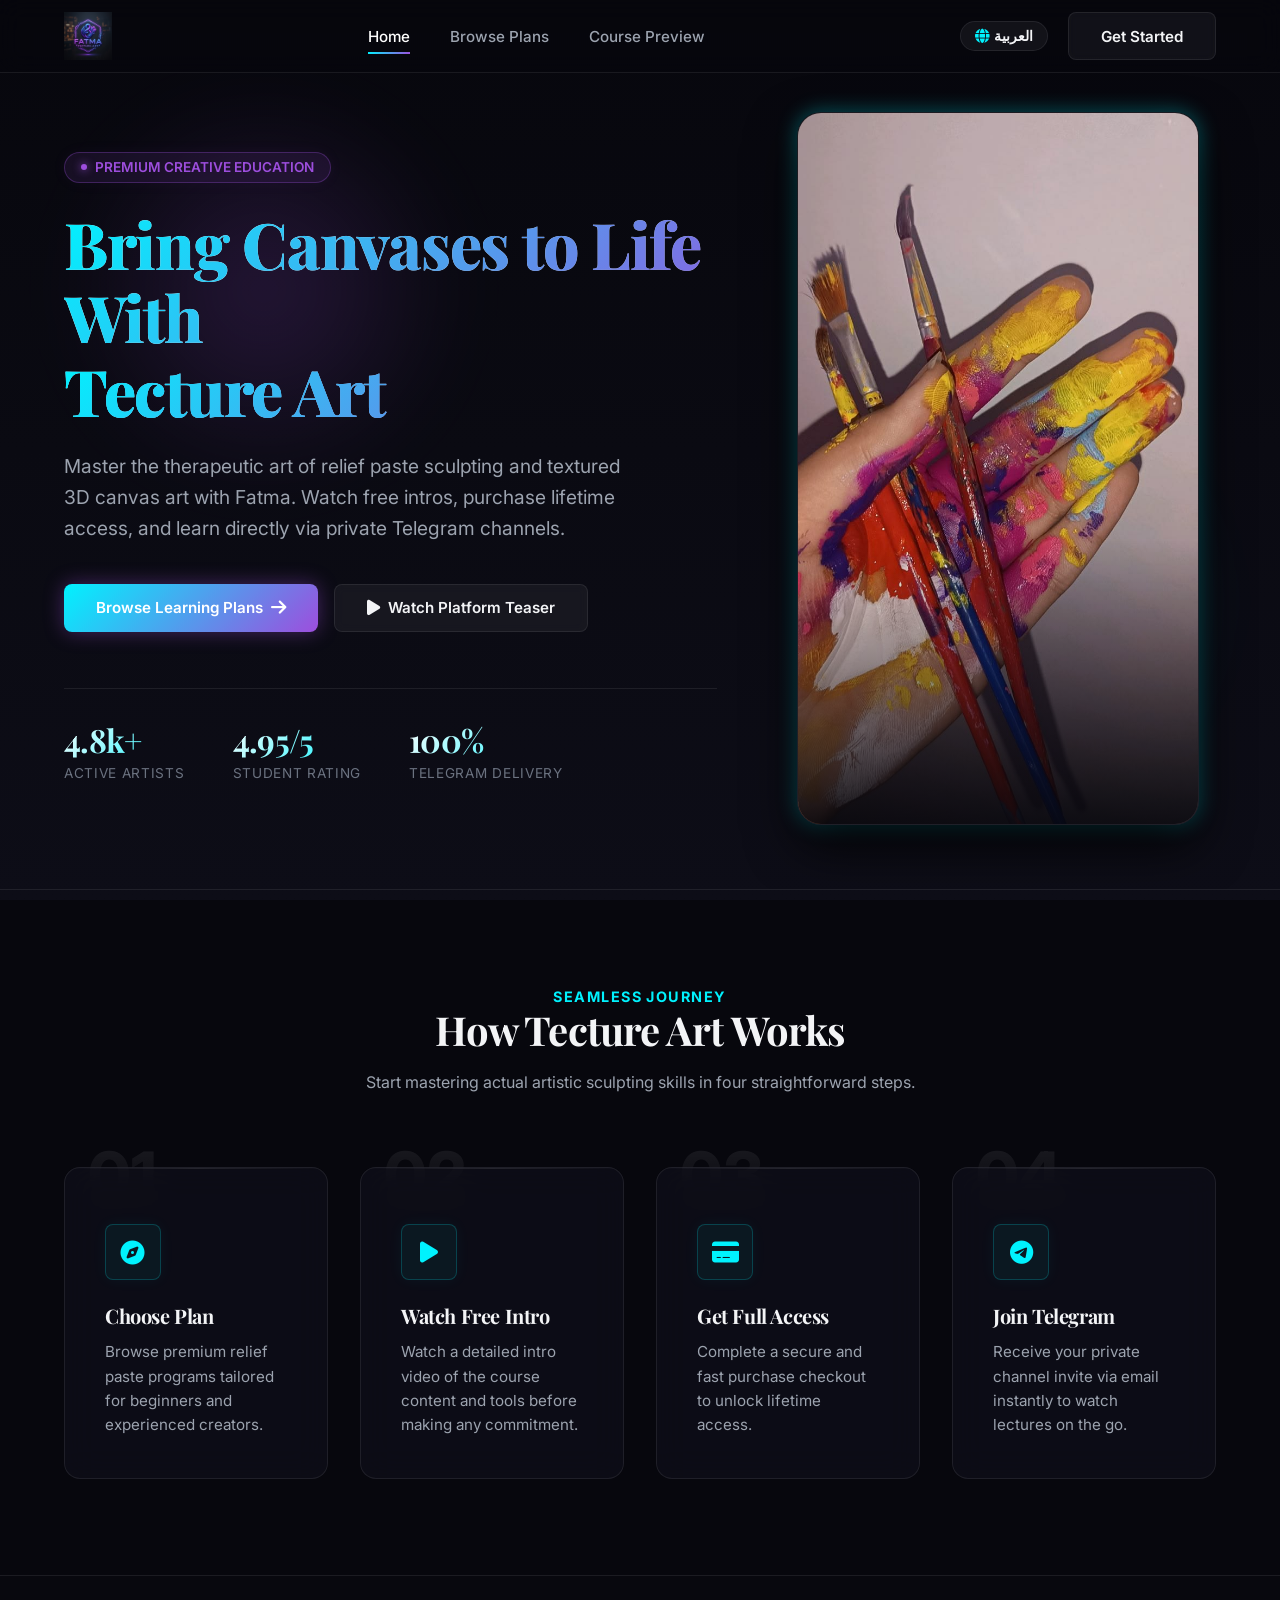
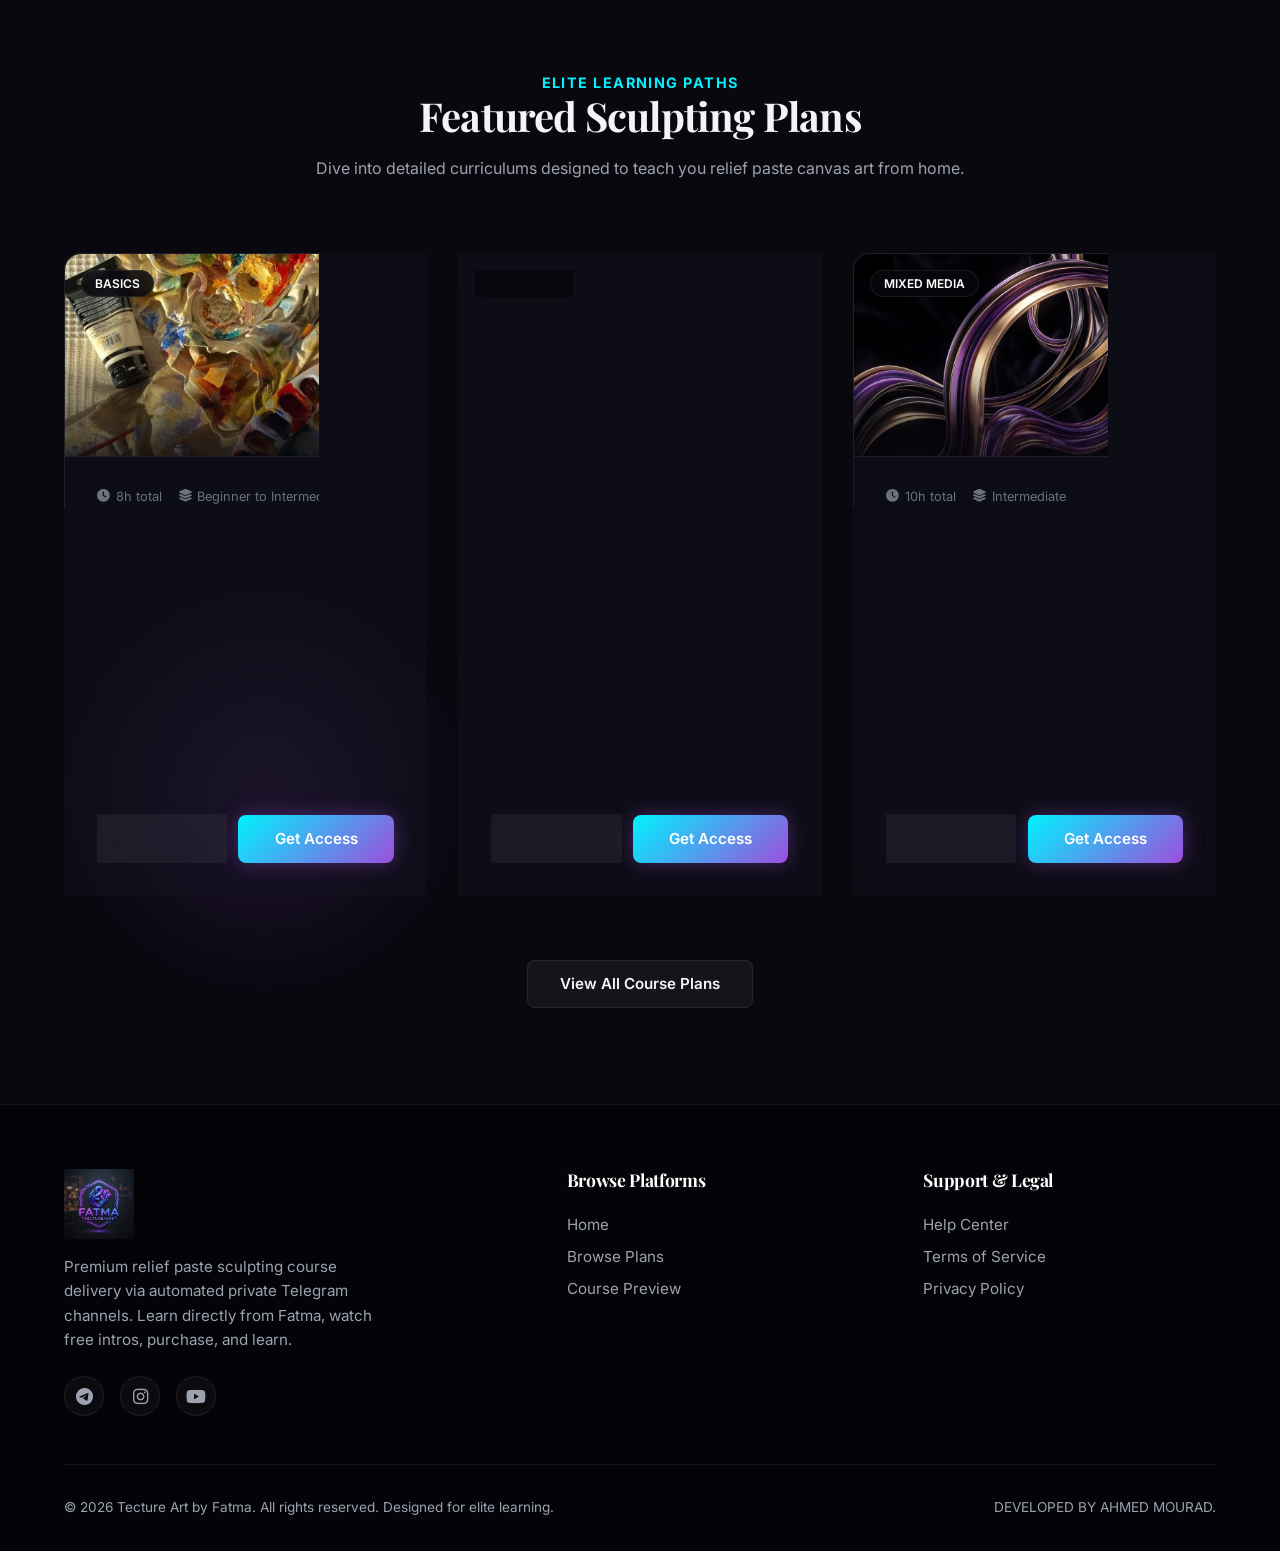
==== antigravity/index.html @ 50ff3df1 "Add files via upload" ====
<!DOCTYPE html>
<html lang="en" dir="ltr">

<head>
  <meta charset="UTF-8">
  <meta name="viewport" content="width=device-width, initial-scale=1.0">
  <title>Tecture Art by Fatma — Relief Paste Sculpting & Textured Art Platform</title>
  <meta name="description"
    content="Tecture Art is a premium online course platform by Fatma. Learn the fine art of relief paste sculpting, palette knife techniques, and 3D textured canvas creation.">

  <!-- Font Awesome Icons -->
  <link rel="stylesheet" href="https://cdnjs.cloudflare.com/ajax/libs/font-awesome/6.4.0/css/all.min.css">
  <!-- Shared CSS Stylesheet -->
  <link rel="stylesheet" href="css/style.css">
</head>

<body>

  <!-- ==========================================
       HEADER & NAVIGATION
       ========================================== -->
  <header class="header">
    <div class="container nav-container">
      <a href="index.html" class="logo" id="main-logo">
        <img src="assets/logo.png" alt="Tecture Art Logo" class="logo-img">
      </a>

      <!-- Navigation Menu -->
      <nav class="nav-menu" id="nav-links-wrapper">
        <ul style="display: contents; list-style: none;">
          <li>
            <a href="index.html" class="nav-link">
              <span class="lang-en">Home</span>
              <span class="lang-ar">الرئيسية</span>
            </a>
          </li>
          <li>
            <a href="plans.html" class="nav-link">
              <span class="lang-en">Browse Plans</span>
              <span class="lang-ar">تصفح الخطط</span>
            </a>
          </li>
          <li>
            <a href="course.html" class="nav-link">
              <span class="lang-en">Course Preview</span>
              <span class="lang-ar">معاينة الدورة</span>
            </a>
          </li>
        </ul>
      </nav>

      <!-- Language Toggle & CTA Actions -->
      <div class="nav-actions">
        <button class="lang-toggle" aria-label="Toggle language">
          <i class="fa-solid fa-globe lang-toggle-icon"></i>
          <span class="lang-en">العربية</span>
          <span class="lang-ar">English</span>
        </button>

        <a href="plans.html" class="btn btn-secondary lang-en">Get Started</a>
        <a href="plans.html" class="btn btn-secondary lang-ar">ابدأ الآن</a>

        <!-- Hamburger Icon for Mobile -->
        <button class="hamburger" aria-label="Toggle menu">
          <span></span>
          <span></span>
          <span></span>
        </button>
      </div>
    </div>
  </header>

  <!-- ==========================================
       HERO SECTION
       ========================================== -->
  <section class="hero">
    <div class="bg-glow-purple" style="top: 10%; left: 5%;"></div>
    <div class="bg-glow-blue" style="bottom: 10%; right: 5%;"></div>

    <div class="container hero-grid">
      <div class="hero-content fade-up visible">
        <div class="badge">
          <span class="badge-dot"></span>
          <span class="lang-en">PREMIUM CREATIVE EDUCATION</span>
          <span class="lang-ar">تعليم إبداعي فاخر</span>
        </div>

        <h1 class="hero-title">
          <span class="lang-en">Bring Canvases to Life With <span>Tecture Art</span></span>
          <span class="lang-ar">احيي لوحاتك الفنية مع <span>تكتشر آرت</span></span>
        </h1>

        <p class="hero-desc">
          <span class="lang-en">Master the therapeutic art of relief paste sculpting and textured 3D canvas art with
            Fatma. Watch free intros, purchase lifetime access, and learn directly via private Telegram channels.</span>
          <span class="lang-ar">احترفي فن التشكيل بالمعجون البارز واللوحات ثلاثية الأبعاد مع الفنانة فاطمة حافظ. شاهدي
            مقدمة الكورس مجاناً، واحصلي على وصول مدى الحياة، وابدأي التعلم مباشرة عبر قنوات تليجرام خاصة ومغلقة.</span>
        </p>

        <div class="hero-btns">
          <a href="plans.html" class="btn btn-primary">
            <span class="lang-en">Browse Learning Plans</span>
            <span class="lang-ar">تصفح خطط التعلم</span>
            <i class="fa-solid fa-arrow-right btn-icon"></i>
          </a>
          <button class="btn btn-secondary open-teaser"
            data-video-url="https://www.youtube.com/embed/dQw4w9WgXcQ?autoplay=1">
            <i class="fa-solid fa-play btn-icon"></i>
            <span class="lang-en">Watch Platform Teaser</span>
            <span class="lang-ar">شاهد العرض الترويجي</span>
          </button>
        </div>

        <div class="hero-stats">
          <div class="stat-item">
            <h3>4.8k+</h3>
            <p>
              <span class="lang-en">Active Artists</span>
              <span class="lang-ar">فنان نشط</span>
            </p>
          </div>
          <div class="stat-item">
            <h3>4.95/5</h3>
            <p>
              <span class="lang-en">Student Rating</span>
              <span class="lang-ar">تقييم الطلاب</span>
            </p>
          </div>
          <div class="stat-item">
            <h3>100%</h3>
            <p>
              <span class="lang-en">Telegram Delivery</span>
              <span class="lang-ar">تسليم عبر تليجرام</span>
            </p>
          </div>
        </div>
      </div>

      <div class="hero-visual fade-up visible">
        <div class="visual-sphere"></div>
        <div class="visual-image-wrapper">
          <img src="assets/hands.jfif" alt="Relief Paste Sculpting Hands" width="400" height="400">
        </div>
      </div>
    </div>
  </section>

  <!-- ==========================================
       HOW IT WORKS SECTION
       ========================================== -->
  <section class="section" style="border-top: 1px solid var(--border-muted);">
    <div class="container">
      <div class="section-header text-center fade-up">
        <span class="section-subtitle">
          <span class="lang-en">Seamless Journey</span>
          <span class="lang-ar">رحلة تعليمية مرنة</span>
        </span>
        <h2 class="section-title">
          <span class="lang-en">How Tecture Art Works</span>
          <span class="lang-ar">كيف تعمل منصة تكتشر آرت</span>
        </h2>
        <p>
          <span class="lang-en">Start mastering actual artistic sculpting skills in four straightforward steps.</span>
          <span class="lang-ar">ابدئي بإتقان مهارات التشكيل الفني البارز في أربع خطوات بسيطة وسريعة.</span>
        </p>
      </div>

      <div class="how-grid">
        <!-- Step 1 -->
        <div class="how-card fade-up">
          <div class="step-num">01</div>
          <div class="glass-card">
            <div class="how-icon-box">
              <i class="fa-solid fa-compass"></i>
            </div>
            <h3>
              <span class="lang-en">Choose Plan</span>
              <span class="lang-ar">اختر خطتك</span>
            </h3>
            <p>
              <span class="lang-en">Browse premium relief paste programs tailored for beginners and experienced
                creators.</span>
              <span class="lang-ar">تصفحي برامجنا التعليمية المميزة المعدّة خصيصاً لتعلم فن التشكيل البارز.</span>
            </p>
          </div>
        </div>

        <!-- Step 2 -->
        <div class="how-card fade-up">
          <div class="step-num">02</div>
          <div class="glass-card">
            <div class="how-icon-box">
              <i class="fa-solid fa-play"></i>
            </div>
            <h3>
              <span class="lang-en">Watch Free Intro</span>
              <span class="lang-ar">شاهد مقدمة مجانية</span>
            </h3>
            <p>
              <span class="lang-en">Watch a detailed intro video of the course content and tools before making any
                commitment.</span>
              <span class="lang-ar">شاهدي فيديو تعريفي تفصيلي لمحتوى الدورة التدريبية والأدوات قبل الشراء.</span>
            </p>
          </div>
        </div>

        <!-- Step 3 -->
        <div class="how-card fade-up">
          <div class="step-num">03</div>
          <div class="glass-card">
            <div class="how-icon-box">
              <i class="fa-solid fa-credit-card"></i>
            </div>
            <h3>
              <span class="lang-en">Get Full Access</span>
              <span class="lang-ar">امتلك الوصول الكامل</span>
            </h3>
            <p>
              <span class="lang-en">Complete a secure and fast purchase checkout to unlock lifetime access.</span>
              <span class="lang-ar">أكملي عملية شراء آمنة وسريعة لامتلاك الدورة التدريبية مدى الحياة.</span>
            </p>
          </div>
        </div>

        <!-- Step 4 -->
        <div class="how-card fade-up">
          <div class="step-num">04</div>
          <div class="glass-card">
            <div class="how-icon-box">
              <i class="fa-brands fa-telegram"></i>
            </div>
            <h3>
              <span class="lang-en">Join Telegram</span>
              <span class="lang-ar">انضم إلى تليجرام</span>
            </h3>
            <p>
              <span class="lang-en">Receive your private channel invite via email instantly to watch lectures on the
                go.</span>
              <span class="lang-ar">احصلي على رابط دعوتك الخاص لقناة تليجرام عبر البريد الإلكتروني فوراً لمشاهدة
                الدروس.</span>
            </p>
          </div>
        </div>
      </div>
    </div>
  </section>

  <!-- ==========================================
       FEATURED PLANS SECTION
       ========================================== -->
  <section class="section" style="background: rgba(13, 13, 23, 0.2); border-top: 1px solid var(--border-muted);">
    <div class="bg-glow-purple" style="bottom: 10%; left: 5%;"></div>

    <div class="container">
      <div class="section-header text-center fade-up">
        <span class="section-subtitle">
          <span class="lang-en">Elite Learning Paths</span>
          <span class="lang-ar">مسارات تعلم النخبة</span>
        </span>
        <h2 class="section-title">
          <span class="lang-en">Featured Sculpting Plans</span>
          <span class="lang-ar">خطط التشكيل المتميزة</span>
        </h2>
        <p>
          <span class="lang-en">Dive into detailed curriculums designed to teach you relief paste canvas art from
            home.</span>
          <span class="lang-ar">انغمسي في مناهج دراسية تفصيلية مصممة خصيصاً لتعليمك أسرار لوحات المعجون البارز.</span>
        </p>
      </div>

      <div class="courses-grid">
        <!-- Course 1 -->
        <article class="course-card fade-up">
          <div class="glass-card">
            <div class="course-image">
              <span class="course-badge">Basics</span>
              <img src="assets/course-relief.jfif" alt="Relief Paste Sculpting Masterclass">
            </div>
            <div class="course-content">
              <div class="course-meta">
                <span><i class="fa-solid fa-clock"></i> 8h total</span>
                <span><i class="fa-solid fa-layer-group"></i> Beginner to Intermediate</span>
              </div>
              <h3 class="course-title">
                <span class="lang-en">Relief Paste Sculpting Masterclass</span>
                <span class="lang-ar">احتراف التشكيل بالمعجون البارز</span>
              </h3>
              <p class="course-desc">
                <span class="lang-en">Learn paste formulation recipes, master palette knife strokes, sculpt floral
                  designs, and create premium textured canvas artwork.</span>
                <span class="lang-ar">تعلمي تركيب المعجون، وإتقان ضربات سكاكين الرسم، وتشكيل الورود والبتلات المجسمة،
                  وصنع لوحات بارزة فاخرة.</span>
              </p>
              <div class="course-pricing">
                <div>
                  <div class="price-label">
                    <span class="lang-en">Price</span>
                    <span class="lang-ar">السعر</span>
                  </div>
                  <div class="price-value">$79<span>.00</span></div>
                </div>
              </div>
            </div>
            <div class="course-actions">
              <button class="btn btn-secondary open-teaser"
                data-video-url="https://www.youtube.com/embed/dQw4w9WgXcQ?autoplay=1">
                <span class="lang-en">Intro</span>
                <span class="lang-ar">مقدمة</span>
              </button>
              <a href="course.html" class="btn btn-primary">
                <span class="lang-en">Get Access</span>
                <span class="lang-ar">شراء الدورة</span>
              </a>
            </div>
          </div>
        </article>

        <!-- Course 2 -->
        <article class="course-card fade-up">
          <div class="glass-card">
            <div class="course-image">
              <span class="course-badge">Advanced</span>
              <img src="assets/course-uiux.png" alt="3D Textured Canvas Techniques">
            </div>
            <div class="course-content">
              <div class="course-meta">
                <span><i class="fa-solid fa-clock"></i> 12h total</span>
                <span><i class="fa-solid fa-layer-group"></i> Advanced</span>
              </div>
              <h3 class="course-title">
                <span class="lang-en">3D Textured Canvas Techniques</span>
                <span class="lang-ar">تقنيات اللوحات ثلاثية الأبعاد البارزة</span>
              </h3>
              <p class="course-desc">
                <span class="lang-en">Master plaster texture designs, structural heavy gels, abstract geometric
                  sculpting, and curing techniques for large canvases.</span>
                <span class="lang-ar">احترفي استخدام الجبس الفني، الجيل الهيكلي الثقيل، التشكيل الهندسي المجرد، وطرق
                  الحفاظ على اللوحات الكبيرة من التشقق.</span>
              </p>
              <div class="course-pricing">
                <div>
                  <div class="price-label">
                    <span class="lang-en">Price</span>
                    <span class="lang-ar">السعر</span>
                  </div>
                  <div class="price-value">$99<span>.00</span></div>
                </div>
              </div>
            </div>
            <div class="course-actions">
              <button class="btn btn-secondary open-teaser"
                data-video-url="https://www.youtube.com/embed/dQw4w9WgXcQ?autoplay=1">
                <span class="lang-en">Intro</span>
                <span class="lang-ar">مقدمة</span>
              </button>
              <a href="plans.html" class="btn btn-primary">
                <span class="lang-en">Get Access</span>
                <span class="lang-ar">شراء الدورة</span>
              </a>
            </div>
          </div>
        </article>

        <!-- Course 3 -->
        <article class="course-card fade-up">
          <div class="glass-card">
            <div class="course-image">
              <span class="course-badge">Mixed Media</span>
              <img src="assets/course-branding.png" alt="Acrylic & Textured Art Fusion">
            </div>
            <div class="course-content">
              <div class="course-meta">
                <span><i class="fa-solid fa-clock"></i> 10h total</span>
                <span><i class="fa-solid fa-layer-group"></i> Intermediate</span>
              </div>
              <h3 class="course-title">
                <span class="lang-en">Acrylic & Textured Art Fusion</span>
                <span class="lang-ar">دمج الأكريليك والفن البارز</span>
              </h3>
              <p class="course-desc">
                <span class="lang-en">Combine acrylic paints with texture mediums. Learn blending methods, color
                  shading, highlighting relief details, and sealing layers.</span>
                <span class="lang-ar">ادمجي ألوان الأكريليك مع وسائط التشكيل. تعلمي تقنيات الدمج، وتظليل الألوان، وإبراز
                  التفاصيل البارزة، وحماية طبقات اللوحة.</span>
              </p>
              <div class="course-pricing">
                <div>
                  <div class="price-label">
                    <span class="lang-en">Price</span>
                    <span class="lang-ar">السعر</span>
                  </div>
                  <div class="price-value">$89<span>.00</span></div>
                </div>
              </div>
            </div>
            <div class="course-actions">
              <button class="btn btn-secondary open-teaser"
                data-video-url="https://www.youtube.com/embed/dQw4w9WgXcQ?autoplay=1">
                <span class="lang-en">Intro</span>
                <span class="lang-ar">مقدمة</span>
              </button>
              <a href="plans.html" class="btn btn-primary">
                <span class="lang-en">Get Access</span>
                <span class="lang-ar">شراء الدورة</span>
              </a>
            </div>
          </div>
        </article>
      </div>

      <div class="text-center" style="margin-top: 4rem;">
        <a href="plans.html" class="btn btn-secondary fade-up">
          <span class="lang-en">View All Course Plans</span>
          <span class="lang-ar">عرض جميع الخطط الدراسية</span>
        </a>
      </div>
    </div>
  </section>

  <!-- ==========================================
       VIDEO TEASER MODAL POPUP (HTML TEMPLATE)
       ========================================== -->
  <div class="modal" id="video-teaser-modal">
    <div class="modal-overlay"></div>
    <div class="modal-container">
      <div class="modal-header">
        <h3 class="modal-title">
          <span class="lang-en">Course Preview Trailer</span>
          <span class="lang-ar">العرض التعريفي للدورة</span>
        </h3>
        <button class="modal-close" aria-label="Close modal"><i class="fa-solid fa-xmark"></i></button>
      </div>
      <div class="modal-body">
        <!-- Iframe will load src when open button is clicked -->
        <iframe src="./assets/texture.mp4" allow="autoplay; encrypted-media" allowfullscreen></iframe>
      </div>
    </div>
  </div>

  <!-- ==========================================
       FOOTER
       ========================================== -->
  <footer class="footer">
    <div class="container">
      <div class="footer-grid">
        <div class="footer-info">
          <a href="index.html" class="logo" style="margin-bottom: 1rem;">
            <img src="assets/logo.png" alt="Tecture Art Logo" class="footer-logo-img">
          </a>
          <p>
            <span class="lang-en">Premium relief paste sculpting course delivery via automated private Telegram
              channels. Learn directly from Fatma, watch free intros, purchase, and learn.</span>
            <span class="lang-ar">كورسات احترافية لتعليم فن التشكيل بالمعجون البارز عبر قنوات تليجرام الخاصة. تعلمي
              مباشرة من فاطمة، شاهدي المقدمات مجاناً، وابدأي تطبيق لوحاتك.</span>
          </p>
          <div class="social-links">
            <a href="https://t.me/" class="social-link" aria-label="Telegram" target="_blank"><i
                class="fa-brands fa-telegram"></i></a>
            <a href="https://instagram.com/" class="social-link" aria-label="Instagram" target="_blank"><i
                class="fa-brands fa-instagram"></i></a>
            <a href="https://youtube.com/" class="social-link" aria-label="YouTube" target="_blank"><i
                class="fa-brands fa-youtube"></i></a>
          </div>
        </div>

        <div>
          <h3 class="footer-title">
            <span class="lang-en">Browse Platforms</span>
            <span class="lang-ar">تصفح المنصة</span>
          </h3>
          <ul class="footer-links">
            <li>
              <a href="index.html">
                <span class="lang-en">Home</span>
                <span class="lang-ar">الرئيسية</span>
              </a>
            </li>
            <li>
              <a href="plans.html">
                <span class="lang-en">Browse Plans</span>
                <span class="lang-ar">تصفح الخطط</span>
              </a>
            </li>
            <li>
              <a href="course.html">
                <span class="lang-en">Course Preview</span>
                <span class="lang-ar">معاينة الدورة</span>
              </a>
            </li>
          </ul>
        </div>

        <div>
          <h3 class="footer-title">
            <span class="lang-en">Support & Legal</span>
            <span class="lang-ar">الدعم والمساعدة</span>
          </h3>
          <ul class="footer-links">
            <li>
              <a href="#">
                <span class="lang-en">Help Center</span>
                <span class="lang-ar">مركز المساعدة</span>
              </a>
            </li>
            <li>
              <a href="#">
                <span class="lang-en">Terms of Service</span>
                <span class="lang-ar">شروط الخدمة</span>
              </a>
            </li>
            <li>
              <a href="#">
                <span class="lang-en">Privacy Policy</span>
                <span class="lang-ar">سياسة الخصوصية</span>
              </a>
            </li>
          </ul>
        </div>
      </div>

      <div class="footer-bottom">
        <p>
          <span class="lang-en">&copy; 2026 Tecture Art by Fatma. All rights reserved. Designed for elite
            learning.</span>
          <span class="lang-ar">&copy; 2026 تكتشر آرت بواسطة فاطمة. جميع الحقوق محفوظة. صُمم لتعليم النخبة.</span>
        </p>
        <p>
          <span class="lang-en">DEVELOPED BY AHMED MOURAD.</span>
          <span class="lang-ar">تم التطوير بواسطة احمد مراد .</span>
        </p>
      </div>
    </div>
  </footer>

  <!-- Main JavaScript File -->
  <script src="js/main.js"></script>
</body>

</html>
---- antigravity/css/style.css ----
@import url('https://fonts.googleapis.com/css2?family=Cairo:wght@300;400;600;700&family=Inter:wght@300;400;500;600;700&family=Playfair+Display:ital,wght@0,400..900;1,400..900&display=swap');

/* ==========================================
   DESIGN VARIABLES
   ========================================== */
:root {
  /* Fonts */
  --font-heading-en: 'Playfair Display', serif;
  --font-body-en: 'Inter', sans-serif;
  --font-heading-ar: 'Cairo', sans-serif;
  --font-body-ar: 'Cairo', sans-serif;
  
  /* Color Palette */
  --bg-primary: #07070d;
  --bg-secondary: #0d0d17;
  --bg-card: rgba(20, 20, 35, 0.45);
  --border-glow: rgba(139, 92, 246, 0.15);
  --border-muted: rgba(255, 255, 255, 0.08);
  
  --accent-blue: #00f2fe;
  --accent-purple: #9d4edd;
  --accent-purple-glow: rgba(157, 78, 221, 0.4);
  --accent-blue-glow: rgba(0, 242, 254, 0.4);
  
  --text-primary: #f3f4f6;
  --text-secondary: #9ca3af;
  --text-muted: #6b7280;
  
  /* Gradation & Glows */
  --gradient-primary: linear-gradient(135deg, var(--accent-blue) 0%, var(--accent-purple) 100%);
  --gradient-dark: linear-gradient(180deg, var(--bg-primary) 0%, var(--bg-secondary) 100%);
  --gradient-card: linear-gradient(135deg, rgba(255, 255, 255, 0.03) 0%, rgba(255, 255, 255, 0.01) 100%);
  
  /* UI Utilities */
  --shadow-neon: 0 0 20px var(--accent-purple-glow);
  --shadow-neon-blue: 0 0 20px var(--accent-blue-glow);
  --transition-smooth: all 0.3s cubic-bezier(0.4, 0, 0.2, 1);
  --transition-fast: all 0.15s ease;
  --border-radius-sm: 8px;
  --border-radius-md: 16px;
  --border-radius-lg: 24px;
}

/* ==========================================
   BASE & RESET STYLES
   ========================================== */
*, *::before, *::after {
  box-sizing: border-box;
  margin: 0;
  padding: 0;
}

html {
  scroll-behavior: smooth;
  font-size: 16px;
  background-color: var(--bg-primary);
  color: var(--text-primary);
  font-family: var(--font-body-en);
  -webkit-font-smoothing: antialiased;
}

body {
  min-height: 100vh;
  display: flex;
  flex-direction: column;
  background: var(--gradient-dark);
  background-attachment: fixed;
  overflow-x: hidden;
}

body.rtl {
  font-family: var(--font-body-ar);
}

/* Typography EN */
h1, h2, h3, h4, h5, h6 {
  font-family: var(--font-heading-en);
  font-weight: 700;
  letter-spacing: -0.02em;
  line-height: 1.2;
}

/* Typography RTL */
body.rtl h1, body.rtl h2, body.rtl h3, body.rtl h4, body.rtl h5, body.rtl h6 {
  font-family: var(--font-heading-ar);
  letter-spacing: normal;
}

p {
  line-height: 1.6;
  color: var(--text-secondary);
}

a {
  text-decoration: none;
  color: inherit;
  transition: var(--transition-fast);
}

img {
  max-width: 100%;
  height: auto;
  display: block;
}

button {
  background: none;
  border: none;
  cursor: pointer;
  font-family: inherit;
  color: inherit;
}

/* Language Swapping Rules */
body.rtl .lang-en {
  display: none !important;
}
body:not(.rtl) .lang-ar {
  display: none !important;
}

/* Scrollbar styling */
::-webkit-scrollbar {
  width: 8px;
}
::-webkit-scrollbar-track {
  background: var(--bg-primary);
}
::-webkit-scrollbar-thumb {
  background: rgba(157, 78, 221, 0.3);
  border-radius: 4px;
}
::-webkit-scrollbar-thumb:hover {
  background: var(--accent-purple);
}

/* ==========================================
   LAYOUT CONTAINERS & UTILITIES
   ========================================== */
.container {
  width: 100%;
  max-width: 1200px;
  margin: 0 auto;
  padding: 0 1.5rem;
}

.section {
  padding: 6rem 0;
  position: relative;
}

.text-center {
  text-align: center;
}

/* Glow Background Effects */
.bg-glow-purple {
  position: absolute;
  width: 400px;
  height: 400px;
  background: radial-gradient(circle, var(--accent-purple-glow) 0%, transparent 70%);
  filter: blur(40px);
  z-index: 0;
  pointer-events: none;
  opacity: 0.5;
}

.bg-glow-blue {
  position: absolute;
  width: 400px;
  height: 400px;
  background: radial-gradient(circle, var(--accent-blue-glow) 0%, transparent 70%);
  filter: blur(40px);
  z-index: 0;
  pointer-events: none;
  opacity: 0.5;
}

/* ==========================================
   BUTTONS & LINKS
   ========================================== */
.btn {
  display: inline-flex;
  align-items: center;
  justify-content: center;
  padding: 0.85rem 2rem;
  font-size: 0.95rem;
  font-weight: 600;
  border-radius: var(--border-radius-sm);
  transition: var(--transition-smooth);
  gap: 0.5rem;
  position: relative;
  overflow: hidden;
}

.btn-primary {
  background: var(--gradient-primary);
  color: #fff;
  box-shadow: var(--shadow-neon);
}

.btn-primary:hover {
  transform: translateY(-2px);
  box-shadow: 0 0 30px var(--accent-purple), 0 0 10px var(--accent-blue);
  filter: brightness(1.1);
}

.btn-secondary {
  background: rgba(255, 255, 255, 0.05);
  border: 1px solid var(--border-muted);
  color: var(--text-primary);
  backdrop-filter: blur(5px);
}

.btn-secondary:hover {
  background: rgba(255, 255, 255, 0.1);
  border-color: var(--accent-blue);
  color: #fff;
  transform: translateY(-2px);
  box-shadow: var(--shadow-neon-blue);
}

.btn-icon {
  font-size: 1.1rem;
}

.btn-full {
  width: 100%;
}

/* Glassmorphism utility card */
.glass-card {
  background: var(--bg-card);
  backdrop-filter: blur(16px);
  -webkit-backdrop-filter: blur(16px);
  border: 1px solid var(--border-muted);
  border-radius: var(--border-radius-md);
  padding: 2.5rem;
  transition: var(--transition-smooth);
  position: relative;
  overflow: hidden;
}

.glass-card::before {
  content: '';
  position: absolute;
  top: 0;
  left: 0;
  right: 0;
  height: 1px;
  background: linear-gradient(90deg, transparent, rgba(255,255,255,0.1), transparent);
  pointer-events: none;
}

.glass-card:hover {
  border-color: rgba(157, 78, 221, 0.4);
  transform: translateY(-5px);
  box-shadow: 0 10px 30px -10px rgba(0, 0, 0, 0.7), 0 0 15px rgba(157, 78, 221, 0.1);
}

/* ==========================================
   NAVIGATION HEADER
   ========================================== */
.header {
  position: fixed;
  top: 0;
  left: 0;
  width: 100%;
  z-index: 100;
  background: rgba(7, 7, 13, 0.7);
  backdrop-filter: blur(12px);
  -webkit-backdrop-filter: blur(12px);
  border-bottom: 1px solid var(--border-muted);
  transition: var(--transition-smooth);
}

.header-scrolled {
  padding: 0.5rem 0;
  background: rgba(7, 7, 13, 0.95);
  box-shadow: 0 4px 30px rgba(0, 0, 0, 0.5);
}

.nav-container {
  display: flex;
  align-items: center;
  justify-content: space-between;
  height: 4.5rem;
}

.logo {
  font-family: var(--font-heading-en);
  font-weight: 800;
  font-size: 1.5rem;
  display: flex;
  align-items: center;
  gap: 0.5rem;
  color: #fff;
  letter-spacing: -0.03em;
}

body.rtl .logo {
  font-family: var(--font-heading-ar);
}

.logo span {
  background: var(--gradient-primary);
  -webkit-background-clip: text;
  -webkit-text-fill-color: transparent;
}

.logo-dot {
  width: 8px;
  height: 8px;
  background: var(--accent-blue);
  border-radius: 50%;
  display: inline-block;
  box-shadow: var(--shadow-neon-blue);
}

.logo-img {
  max-height: 48px;
  width: auto;
  display: block;
  transition: var(--transition-smooth);
}

.logo:hover .logo-img {
  transform: scale(1.05);
  filter: drop-shadow(0 0 8px var(--accent-purple-glow));
}

.footer-logo-img {
  max-height: 70px;
  width: auto;
  display: block;
  transition: var(--transition-smooth);
}

.footer-logo-img:hover {
  transform: scale(1.03);
  filter: drop-shadow(0 0 10px var(--accent-purple-glow));
}

.nav-menu {
  display: flex;
  list-style: none;
  gap: 2.5rem;
  align-items: center;
}

.nav-link {
  font-size: 0.95rem;
  font-weight: 500;
  color: var(--text-secondary);
  position: relative;
  padding: 0.5rem 0;
}

.nav-link:hover, .nav-link.active {
  color: #fff;
}

.nav-link::after {
  content: '';
  position: absolute;
  bottom: 0;
  left: 0;
  width: 0;
  height: 2px;
  background: var(--gradient-primary);
  transition: var(--transition-smooth);
}

body.rtl .nav-link::after {
  left: auto;
  right: 0;
}

.nav-link:hover::after, .nav-link.active::after {
  width: 100%;
}

.nav-actions {
  display: flex;
  align-items: center;
  gap: 1.25rem;
}

/* Language Switcher */
.lang-toggle {
  background: rgba(255, 255, 255, 0.05);
  border: 1px solid var(--border-muted);
  border-radius: 20px;
  padding: 0.35rem 0.85rem;
  font-size: 0.85rem;
  font-weight: 600;
  display: flex;
  align-items: center;
  gap: 0.35rem;
  transition: var(--transition-smooth);
}

.lang-toggle:hover {
  background: rgba(255, 255, 255, 0.1);
  border-color: var(--accent-purple);
}

.lang-toggle-icon {
  font-size: 0.9rem;
  color: var(--accent-blue);
}

/* Hamburger menu button */
.hamburger {
  display: none;
  flex-direction: column;
  justify-content: space-between;
  width: 24px;
  height: 18px;
  z-index: 101;
}

.hamburger span {
  display: block;
  height: 2px;
  width: 100%;
  background-color: var(--text-primary);
  border-radius: 2px;
  transition: var(--transition-smooth);
}

/* ==========================================
   HERO SECTION
   ========================================== */
.hero {
  min-height: 90vh;
  display: flex;
  align-items: center;
  position: relative;
  overflow: hidden;
  padding-top: 7rem;
  padding-bottom: 4rem;
}

.hero-grid {
  display: grid;
  grid-template-columns: 1.2fr 0.8fr;
  gap: 4rem;
  align-items: center;
}

.hero-content {
  position: relative;
  z-index: 2;
}

.badge {
  display: inline-flex;
  align-items: center;
  gap: 0.5rem;
  background: rgba(157, 78, 221, 0.1);
  border: 1px solid rgba(157, 78, 221, 0.3);
  padding: 0.4rem 1rem;
  border-radius: 30px;
  font-size: 0.85rem;
  font-weight: 600;
  color: var(--accent-purple);
  margin-bottom: 1.5rem;
  box-shadow: 0 0 15px rgba(157, 78, 221, 0.05);
}

.badge-dot {
  width: 6px;
  height: 6px;
  background: var(--accent-purple);
  border-radius: 50%;
  box-shadow: 0 0 8px var(--accent-purple);
}

.hero-title {
  font-size: 4rem;
  font-weight: 800;
  line-height: 1.15;
  margin-bottom: 1.5rem;
  background: linear-gradient(135deg, #fff 30%, var(--text-secondary) 100%);
  -webkit-background-clip: text;
  -webkit-text-fill-color: transparent;
}

.hero-title span {
  background: var(--gradient-primary);
  -webkit-background-clip: text;
  -webkit-text-fill-color: transparent;
  display: block;
}

.hero-desc {
  font-size: 1.2rem;
  margin-bottom: 2.5rem;
  max-width: 580px;
}

.hero-btns {
  display: flex;
  gap: 1rem;
}

.hero-visual {
  position: relative;
  display: flex;
  justify-content: center;
  align-items: center;
  z-index: 1;
}

.visual-sphere {
  width: 320px;
  height: 320px;
  background: radial-gradient(circle, var(--accent-purple) 0%, transparent 65%);
  border-radius: 50%;
  filter: blur(30px);
  position: absolute;
  animation: float-sphere 8s infinite alternate ease-in-out;
  opacity: 0.4;
}

.visual-image-wrapper {
  position: relative;
  border-radius: var(--border-radius-lg);
  overflow: hidden;
  border: 1px solid var(--border-muted);
  box-shadow: 0 20px 50px rgba(0,0,0,0.8), var(--shadow-neon-blue);
  animation: float-card 6s infinite ease-in-out;
}

.visual-image-wrapper::before {
  content: '';
  position: absolute;
  inset: 0;
  background: linear-gradient(to bottom, transparent 60%, rgba(7,7,13,0.9));
  z-index: 1;
}

.hero-stats {
  display: flex;
  gap: 3rem;
  margin-top: 3.5rem;
  border-top: 1px solid var(--border-muted);
  padding-top: 2rem;
}

.stat-item h3 {
  font-size: 2rem;
  color: #fff;
  margin-bottom: 0.25rem;
  background: linear-gradient(135deg, #fff, var(--accent-blue));
  -webkit-background-clip: text;
  -webkit-text-fill-color: transparent;
}

.stat-item p {
  font-size: 0.85rem;
  text-transform: uppercase;
  letter-spacing: 0.05em;
  color: var(--text-muted);
}

/* ==========================================
   HOW IT WORKS SECTION
   ========================================== */
.section-header {
  max-width: 650px;
  margin: 0 auto 4.5rem auto;
}

.section-subtitle {
  font-size: 0.9rem;
  font-weight: 700;
  text-transform: uppercase;
  letter-spacing: 0.1em;
  color: var(--accent-blue);
  margin-bottom: 0.75rem;
}

.section-title {
  font-size: 2.5rem;
  margin-bottom: 1rem;
}

.how-grid {
  display: grid;
  grid-template-columns: repeat(4, 1fr);
  gap: 2rem;
}

.how-card {
  position: relative;
}

.step-num {
  position: absolute;
  top: -1.5rem;
  inset-inline-start: 1.5rem;
  font-size: 4rem;
  font-weight: 800;
  background: linear-gradient(180deg, rgba(255, 255, 255, 0.08) 0%, transparent 100%);
  -webkit-background-clip: text;
  -webkit-text-fill-color: transparent;
  line-height: 1;
  pointer-events: none;
}

.how-card .glass-card {
  height: 100%;
  padding-top: 3.5rem;
}

.how-icon-box {
  width: 3.5rem;
  height: 3.5rem;
  background: rgba(0, 242, 254, 0.05);
  border: 1px solid rgba(0, 242, 254, 0.2);
  border-radius: var(--border-radius-sm);
  display: flex;
  align-items: center;
  justify-content: center;
  font-size: 1.5rem;
  color: var(--accent-blue);
  margin-bottom: 1.5rem;
  box-shadow: 0 0 15px rgba(0, 242, 254, 0.05);
  transition: var(--transition-smooth);
}

.how-card:hover .how-icon-box {
  background: var(--gradient-primary);
  border-color: transparent;
  color: #fff;
  transform: scale(1.1) rotate(5deg);
  box-shadow: var(--shadow-neon-blue);
}

.how-card h3 {
  font-size: 1.25rem;
  margin-bottom: 0.75rem;
}

.how-card p {
  font-size: 0.95rem;
}

/* ==========================================
   FEATURED PLANS & GRID
   ========================================== */
.courses-grid {
  display: grid;
  grid-template-columns: repeat(3, 1fr);
  gap: 2rem;
}

.course-card {
  display: flex;
  flex-direction: column;
  height: 100%;
}

.course-card .glass-card {
  display: flex;
  flex-direction: column;
  height: 100%;
  padding: 0;
}

.course-image {
  position: relative;
  aspect-ratio: 16/9;
  overflow: hidden;
  border-radius: var(--border-radius-md) var(--border-radius-md) 0 0;
  border-bottom: 1px solid var(--border-muted);
}

.course-image img {
  width: 100%;
  height: 100%;
  object-fit: cover;
  transition: var(--transition-smooth);
}

.course-card:hover .course-image img {
  transform: scale(1.05);
}

.course-image::before {
  content: '';
  position: absolute;
  inset: 0;
  background: linear-gradient(to bottom, transparent 50%, rgba(7,7,13,0.8));
  z-index: 1;
}

.course-badge {
  position: absolute;
  top: 1rem;
  inset-inline-start: 1rem;
  z-index: 2;
  background: rgba(7, 7, 13, 0.85);
  backdrop-filter: blur(5px);
  border: 1px solid var(--border-muted);
  color: #fff;
  font-size: 0.75rem;
  font-weight: 600;
  padding: 0.3rem 0.8rem;
  border-radius: 20px;
  text-transform: uppercase;
}

.course-content {
  padding: 2rem;
  flex-grow: 1;
  display: flex;
  flex-direction: column;
}

.course-meta {
  display: flex;
  gap: 1rem;
  font-size: 0.8rem;
  color: var(--text-muted);
  margin-bottom: 1rem;
}

.course-meta span {
  display: flex;
  align-items: center;
  gap: 0.35rem;
}

.course-title {
  font-size: 1.4rem;
  margin-bottom: 0.75rem;
  line-height: 1.3;
}

.course-desc {
  font-size: 0.95rem;
  color: var(--text-secondary);
  margin-bottom: 1.5rem;
  flex-grow: 1;
}

.course-pricing {
  border-top: 1px solid var(--border-muted);
  padding-top: 1.5rem;
  margin-top: auto;
  display: flex;
  align-items: center;
  justify-content: space-between;
}

.price-label {
  font-size: 0.8rem;
  color: var(--text-muted);
  text-transform: uppercase;
  letter-spacing: 0.05em;
}

.price-value {
  font-size: 1.6rem;
  font-weight: 800;
  color: #fff;
}

.price-value span {
  font-size: 0.9rem;
  font-weight: 500;
  color: var(--text-secondary);
}

.course-actions {
  display: grid;
  grid-template-columns: 1fr 1.2fr;
  gap: 0.75rem;
  padding: 0 2rem 2rem 2rem;
}

/* ==========================================
   PLANS FILTERS (PLANS PAGE)
   ========================================== */
.plans-filter {
  display: flex;
  justify-content: center;
  gap: 1rem;
  margin-bottom: 3.5rem;
}

.filter-btn {
  background: rgba(255, 255, 255, 0.03);
  border: 1px solid var(--border-muted);
  padding: 0.6rem 1.5rem;
  border-radius: 30px;
  font-size: 0.9rem;
  font-weight: 500;
  transition: var(--transition-smooth);
  color: var(--text-secondary);
}

.filter-btn:hover, .filter-btn.active {
  background: rgba(157, 78, 221, 0.1);
  border-color: var(--accent-purple);
  color: #fff;
}

/* ==========================================
   COURSE DETAIL PAGE
   ========================================== */
.course-detail-layout {
  display: grid;
  grid-template-columns: 1.3fr 0.7fr;
  gap: 3.5rem;
  align-items: start;
}

.course-main {
  position: relative;
}

.video-container {
  width: 100%;
  aspect-ratio: 16/9;
  border-radius: var(--border-radius-md);
  overflow: hidden;
  position: relative;
  border: 1px solid var(--border-muted);
  box-shadow: 0 15px 40px rgba(0,0,0,0.6);
  margin-bottom: 2.5rem;
}

.video-placeholder {
  position: absolute;
  inset: 0;
  width: 100%;
  height: 100%;
  object-fit: cover;
}

.video-overlay {
  position: absolute;
  inset: 0;
  background: rgba(7, 7, 13, 0.6);
  display: flex;
  flex-direction: column;
  justify-content: center;
  align-items: center;
  z-index: 2;
  transition: var(--transition-smooth);
}

.play-btn-circle {
  width: 5rem;
  height: 5rem;
  background: var(--gradient-primary);
  border-radius: 50%;
  display: flex;
  align-items: center;
  justify-content: center;
  font-size: 1.8rem;
  color: #fff;
  box-shadow: var(--shadow-neon);
  transition: var(--transition-smooth);
  margin-bottom: 1.5rem;
}

.video-overlay:hover .play-btn-circle {
  transform: scale(1.1);
  box-shadow: 0 0 35px var(--accent-purple), 0 0 15px var(--accent-blue);
}

.course-tabs-content {
  margin-top: 3rem;
}

.course-section-title {
  font-size: 1.8rem;
  margin-bottom: 1.5rem;
  border-bottom: 1px solid var(--border-muted);
  padding-bottom: 0.75rem;
}

.learn-list {
  list-style: none;
  display: grid;
  grid-template-columns: repeat(2, 1fr);
  gap: 1rem;
  margin-bottom: 3rem;
}

.learn-item {
  display: flex;
  align-items: flex-start;
  gap: 0.75rem;
  font-size: 0.95rem;
}

.learn-icon {
  color: var(--accent-blue);
  font-size: 1.1rem;
  margin-top: 0.2rem;
}

.instructor-card {
  display: flex;
  gap: 2rem;
  align-items: center;
}

.instructor-avatar {
  width: 7rem;
  height: 7rem;
  border-radius: 50%;
  object-fit: cover;
  border: 2px solid var(--accent-purple);
  box-shadow: var(--shadow-neon);
}

.instructor-info h3 {
  font-size: 1.35rem;
  margin-bottom: 0.25rem;
}

.instructor-title {
  color: var(--accent-blue);
  font-size: 0.9rem;
  font-weight: 600;
  margin-bottom: 0.75rem;
}

/* Sidebar checkout card */
.course-sidebar {
  position: sticky;
  top: 6.5rem;
}

.sidebar-checkout {
  padding: 2rem;
}

.checkout-price {
  font-size: 2.5rem;
  font-weight: 800;
  color: #fff;
  margin-bottom: 1.5rem;
}

.checkout-price span {
  font-size: 1.1rem;
  color: var(--text-secondary);
  font-weight: 500;
}

.feature-list {
  list-style: none;
  margin: 1.5rem 0;
  border-top: 1px solid var(--border-muted);
  border-bottom: 1px solid var(--border-muted);
  padding: 1.5rem 0;
}

.feature-item {
  display: flex;
  align-items: center;
  justify-content: space-between;
  font-size: 0.95rem;
  margin-bottom: 0.75rem;
}

.feature-item:last-child {
  margin-bottom: 0;
}

.feature-label {
  color: var(--text-secondary);
  display: flex;
  align-items: center;
  gap: 0.5rem;
}

.feature-val {
  font-weight: 600;
  color: #fff;
}

.telegram-badge-box {
  background: rgba(0, 136, 204, 0.1);
  border: 1px solid rgba(0, 136, 204, 0.3);
  padding: 0.75rem;
  border-radius: var(--border-radius-sm);
  display: flex;
  align-items: center;
  gap: 0.75rem;
  font-size: 0.85rem;
  margin-top: 1.5rem;
  color: #0088cc;
}

.telegram-badge-box i {
  font-size: 1.3rem;
}

/* Testimonials section */
.testimonials-section {
  background: rgba(13, 13, 23, 0.3);
  border-top: 1px solid var(--border-muted);
}

.testimonials-grid {
  display: grid;
  grid-template-columns: repeat(3, 1fr);
  gap: 2rem;
  margin-top: 3rem;
}

.testimonial-card {
  padding: 2rem;
}

.testimonial-stars {
  color: #fbbf24;
  margin-bottom: 1rem;
  font-size: 0.9rem;
}

.testimonial-quote {
  font-style: italic;
  font-size: 0.95rem;
  color: var(--text-secondary);
  margin-bottom: 1.5rem;
}

.testimonial-user {
  display: flex;
  align-items: center;
  gap: 1rem;
}

.user-avatar {
  width: 2.75rem;
  height: 2.75rem;
  border-radius: 50%;
  object-fit: cover;
}

.user-name {
  font-weight: 600;
  font-size: 0.95rem;
}

.user-title {
  font-size: 0.8rem;
  color: var(--text-muted);
}

/* ==========================================
   THANK YOU PAGE
   ========================================== */
.thank-you-wrapper {
  min-height: 80vh;
  display: flex;
  align-items: center;
  justify-content: center;
  padding-top: 6rem;
}

.thank-you-card {
  max-width: 600px;
  text-align: center;
  padding: 4rem 3rem;
}

.success-icon-wrapper {
  width: 6rem;
  height: 6rem;
  background: rgba(16, 185, 129, 0.1);
  border: 1px solid rgba(16, 185, 129, 0.3);
  border-radius: 50%;
  display: flex;
  align-items: center;
  justify-content: center;
  font-size: 3rem;
  color: #10b981;
  margin: 0 auto 2rem auto;
  box-shadow: 0 0 30px rgba(16, 185, 129, 0.2);
  animation: pulse-success 2s infinite;
}

.thank-you-title {
  font-size: 2.5rem;
  margin-bottom: 1rem;
  background: linear-gradient(135deg, #fff, #10b981);
  -webkit-background-clip: text;
  -webkit-text-fill-color: transparent;
}

.thank-you-desc {
  font-size: 1.1rem;
  margin-bottom: 2rem;
}

.telegram-instruction {
  background: rgba(0, 136, 204, 0.05);
  border: 1px dashed rgba(0, 136, 204, 0.3);
  padding: 1.5rem;
  border-radius: var(--border-radius-md);
  margin-bottom: 2.5rem;
  text-align: start;
}

body.rtl .telegram-instruction {
  text-align: start;
}

.instruction-step {
  display: flex;
  align-items: flex-start;
  gap: 1rem;
  margin-bottom: 1rem;
}

.instruction-step:last-child {
  margin-bottom: 0;
}

.step-badge {
  background: #0088cc;
  color: #fff;
  width: 1.5rem;
  height: 1.5rem;
  border-radius: 50%;
  display: flex;
  align-items: center;
  justify-content: center;
  font-size: 0.8rem;
  font-weight: 700;
  flex-shrink: 0;
}

.step-text {
  font-size: 0.95rem;
  color: var(--text-secondary);
}

.step-text strong {
  color: #fff;
}

/* ==========================================
   MODAL COMPONENT
   ========================================== */
.modal {
  position: fixed;
  inset: 0;
  z-index: 1000;
  display: flex;
  align-items: center;
  justify-content: center;
  opacity: 0;
  pointer-events: none;
  transition: var(--transition-smooth);
}

.modal.active {
  opacity: 1;
  pointer-events: auto;
}

.modal-overlay {
  position: absolute;
  inset: 0;
  background: rgba(4, 4, 8, 0.85);
  backdrop-filter: blur(8px);
}

.modal-container {
  width: 90%;
  max-width: 800px;
  background: #0a0a14;
  border: 1px solid var(--border-muted);
  border-radius: var(--border-radius-md);
  overflow: hidden;
  z-index: 1001;
  transform: scale(0.9);
  transition: var(--transition-smooth);
  box-shadow: 0 25px 50px -12px rgba(0,0,0,0.8), var(--shadow-neon);
}

.modal.active .modal-container {
  transform: scale(1);
}

.modal-header {
  padding: 1.25rem 1.5rem;
  border-bottom: 1px solid var(--border-muted);
  display: flex;
  justify-content: space-between;
  align-items: center;
}

.modal-title {
  font-size: 1.2rem;
  font-weight: 700;
}

.modal-close {
  font-size: 1.5rem;
  color: var(--text-muted);
  transition: var(--transition-fast);
}

.modal-close:hover {
  color: #fff;
}

.modal-body {
  position: relative;
  aspect-ratio: 16/9;
  background: #000;
}

.modal-body iframe {
  width: 100%;
  height: 100%;
  border: none;
}

/* ==========================================
   FOOTER
   ========================================== */
.footer {
  margin-top: auto;
  background: rgba(4, 4, 8, 0.95);
  border-top: 1px solid var(--border-muted);
  padding: 4rem 0 2rem 0;
}

.footer-grid {
  display: grid;
  grid-template-columns: 1.5fr 1fr 1fr;
  gap: 4rem;
  margin-bottom: 3rem;
}

.footer-info p {
  margin: 1rem 0 1.5rem 0;
  max-width: 320px;
  font-size: 0.95rem;
}

.social-links {
  display: flex;
  gap: 1rem;
}

.social-link {
  width: 2.5rem;
  height: 2.5rem;
  background: rgba(255, 255, 255, 0.03);
  border: 1px solid var(--border-muted);
  border-radius: 50%;
  display: flex;
  align-items: center;
  justify-content: center;
  font-size: 1.1rem;
  color: var(--text-secondary);
}

.social-link:hover {
  background: var(--gradient-primary);
  color: #fff;
  border-color: transparent;
  transform: translateY(-3px);
  box-shadow: var(--shadow-neon-blue);
}

.footer-title {
  font-size: 1.1rem;
  margin-bottom: 1.5rem;
  color: #fff;
}

.footer-links {
  list-style: none;
}

.footer-links li {
  margin-bottom: 0.75rem;
}

.footer-links a {
  font-size: 0.95rem;
  color: var(--text-secondary);
}

.footer-links a:hover {
  color: var(--accent-blue);
  padding-inline-start: 4px;
}

.footer-bottom {
  border-top: 1px solid var(--border-muted);
  padding-top: 2rem;
  display: flex;
  justify-content: space-between;
  align-items: center;
  font-size: 0.85rem;
  color: var(--text-muted);
}

/* ==========================================
   SCROLL & FADE-IN ANIMATIONS
   ========================================== */
.fade-up {
  opacity: 0;
  transform: translateY(30px);
  transition: opacity 0.8s cubic-bezier(0.4, 0, 0.2, 1), transform 0.8s cubic-bezier(0.4, 0, 0.2, 1);
}

.fade-up.visible {
  opacity: 1;
  transform: translateY(0);
}

/* Keyframes */
@keyframes float-sphere {
  0% { transform: translateY(0) scale(1); }
  100% { transform: translateY(-20px) scale(1.05); }
}

@keyframes float-card {
  0% { transform: translateY(0); }
  50% { transform: translateY(-10px); }
  100% { transform: translateY(0); }
}

@keyframes pulse-success {
  0% { box-shadow: 0 0 0 0 rgba(16, 185, 129, 0.4); }
  70% { box-shadow: 0 0 0 20px rgba(16, 185, 129, 0); }
  100% { box-shadow: 0 0 0 0 rgba(16, 185, 129, 0); }
}

/* ==========================================
   RESPONSIVE MEDIA QUERIES
   ========================================== */

/* Laptop & Tablet landscape */
@media (max-width: 1024px) {
  .hero-title {
    font-size: 3rem;
  }
  .courses-grid {
    grid-template-columns: repeat(2, 1fr);
  }
  .how-grid {
    grid-template-columns: repeat(2, 1fr);
    gap: 2.5rem;
  }
  .testimonials-grid {
    grid-template-columns: repeat(2, 1fr);
  }
}

/* Tablet portrait */
@media (max-width: 768px) {
  .section {
    padding: 4rem 0;
  }
  
  .hero {
    min-height: auto;
    padding-top: 6.5rem;
  }
  
  .hero-grid {
    grid-template-columns: 1fr;
    gap: 3rem;
    text-align: center;
  }
  
  .hero-content {
    display: flex;
    flex-direction: column;
    align-items: center;
  }
  
  .hero-desc {
    margin-left: auto;
    margin-right: auto;
  }
  
  .hero-stats {
    justify-content: center;
    gap: 2rem;
  }
  
  .hamburger {
    display: flex;
  }
  
  .nav-menu {
    position: fixed;
    top: 0;
    inset-inline-end: -100%;
    width: 80%;
    max-width: 320px;
    height: 100vh;
    background: #090912;
    border-inline-start: 1px solid var(--border-muted);
    flex-direction: column;
    justify-content: center;
    gap: 2rem;
    padding: 3rem;
    transition: var(--transition-smooth);
    z-index: 100;
  }
  
  .nav-menu.active {
    inset-inline-end: 0;
  }
  
  /* hamburger transformations when active */
  .hamburger.active span:nth-child(1) {
    transform: translateY(8px) rotate(45deg);
  }
  
  .hamburger.active span:nth-child(2) {
    opacity: 0;
  }
  
  .hamburger.active span:nth-child(3) {
    transform: translateY(-8px) rotate(-45deg);
  }
  
  .course-detail-layout {
    grid-template-columns: 1fr;
    gap: 3rem;
  }
  
  .course-sidebar {
    position: static;
  }
  
  .footer-grid {
    grid-template-columns: 1fr;
    gap: 2.5rem;
  }
}

/* Mobile Devices */
@media (max-width: 480px) {
  .hero-title {
    font-size: 2.5rem;
  }
  
  .hero-btns {
    flex-direction: column;
    width: 100%;
  }
  
  .hero-btns .btn {
    width: 100%;
  }
  
  .courses-grid {
    grid-template-columns: 1fr;
  }
  
  .how-grid {
    grid-template-columns: 1fr;
  }
  
  .testimonials-grid {
    grid-template-columns: 1fr;
  }
  
  .course-actions {
    grid-template-columns: 1fr;
    padding: 0 1.5rem 1.5rem 1.5rem;
  }
  
  .learn-list {
    grid-template-columns: 1fr;
  }
  
  .instructor-card {
    flex-direction: column;
    text-align: center;
  }
  
  .footer-bottom {
    flex-direction: column;
    gap: 1rem;
    text-align: center;
  }
}
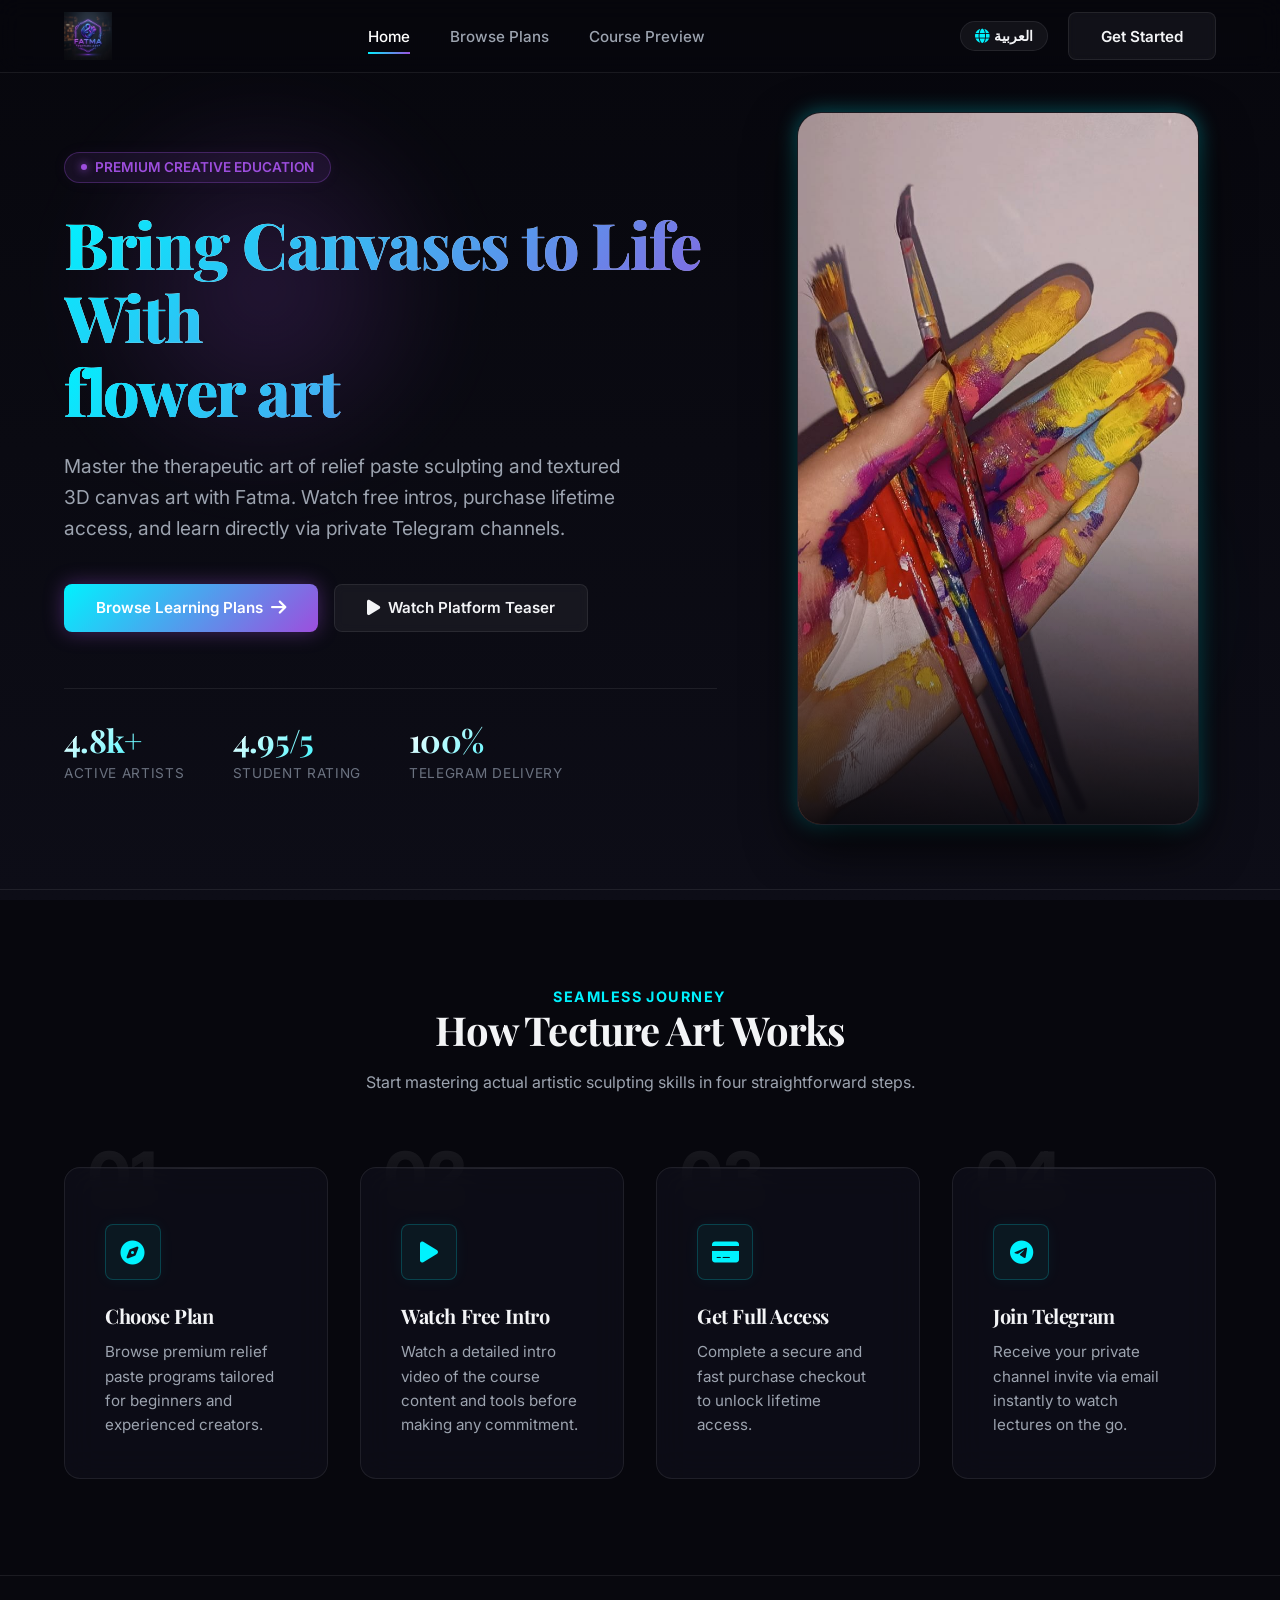
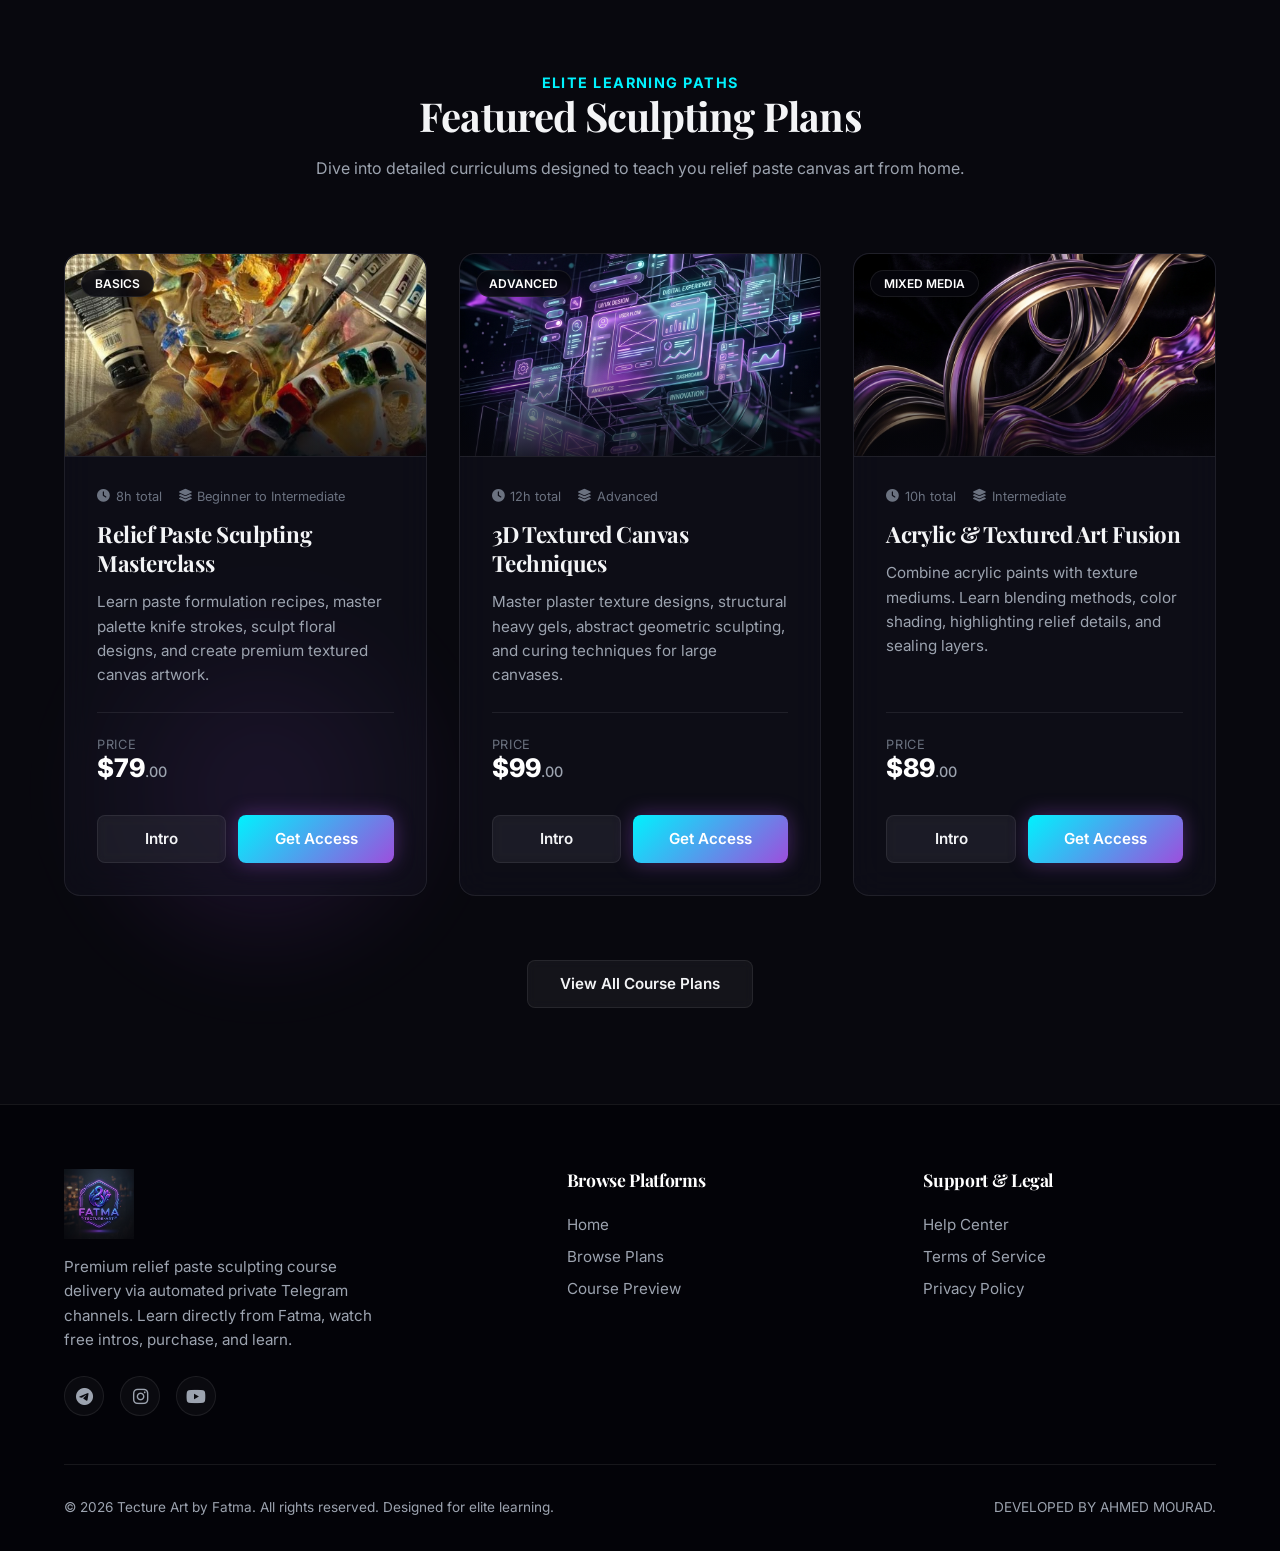
==== commit 929b918d: "Update index.html" ====
--- a/antigravity/index.html
+++ b/antigravity/index.html
@@ -86,8 +86,8 @@
         </div>
 
         <h1 class="hero-title">
-          <span class="lang-en">Bring Canvases to Life With <span>Tecture Art</span></span>
-          <span class="lang-ar">احيي لوحاتك الفنية مع <span>تكتشر آرت</span></span>
+          <span class="lang-en">Bring Canvases to Life With <span>flower art</span></span>
+          <span class="lang-ar">احيي لوحاتك الفنية مع <span>فلور ارت</span></span>
         </h1>
 
         <p class="hero-desc">
@@ -456,7 +456,7 @@
           <div class="social-links">
             <a href="https://t.me/" class="social-link" aria-label="Telegram" target="_blank"><i
                 class="fa-brands fa-telegram"></i></a>
-            <a href="https://instagram.com/" class="social-link" aria-label="Instagram" target="_blank"><i
+            <a href="https://www.instagram.com/reel/DaDKc5vNl44/?igsh=ZDVxamR1YjFwMGEz" class="social-link" aria-label="Instagram" target="_blank"><i
                 class="fa-brands fa-instagram"></i></a>
             <a href="https://youtube.com/" class="social-link" aria-label="YouTube" target="_blank"><i
                 class="fa-brands fa-youtube"></i></a>
@@ -536,4 +536,4 @@
   <script src="js/main.js"></script>
 </body>
 
-</html>+</html>
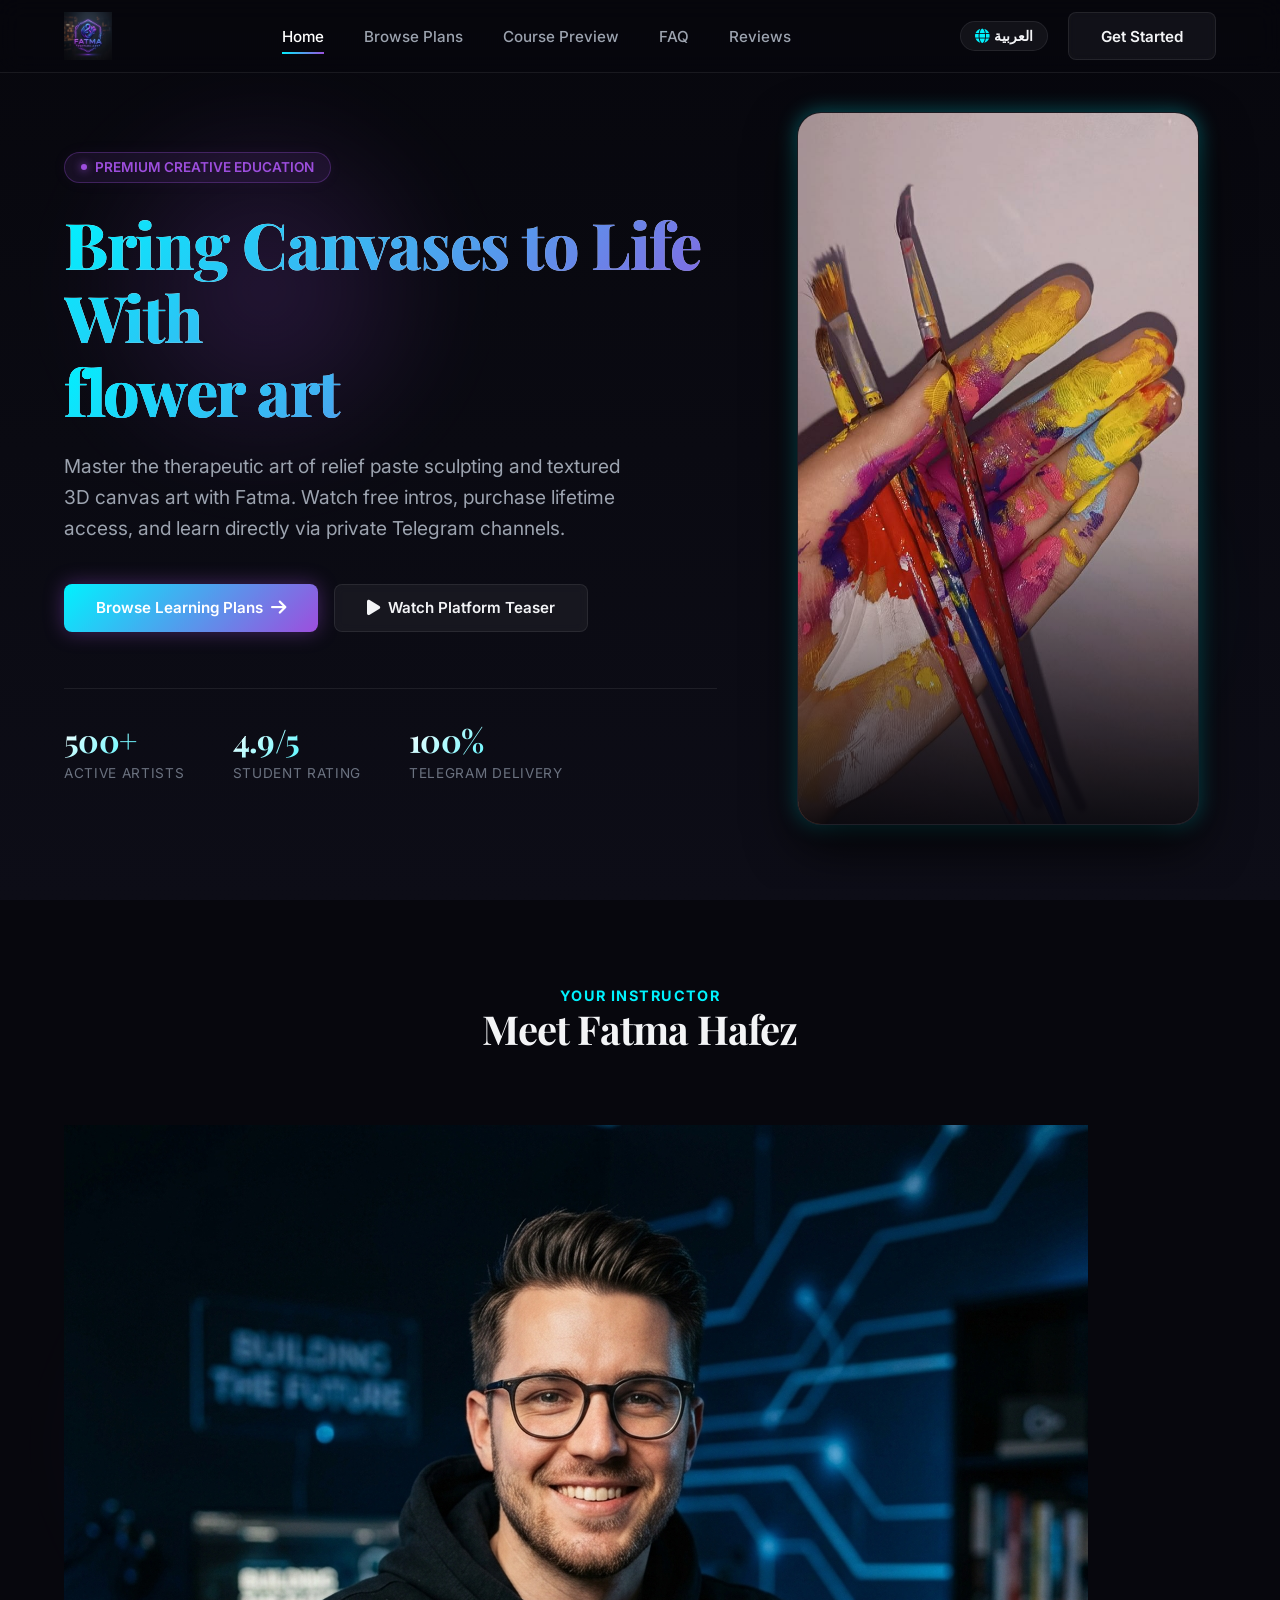
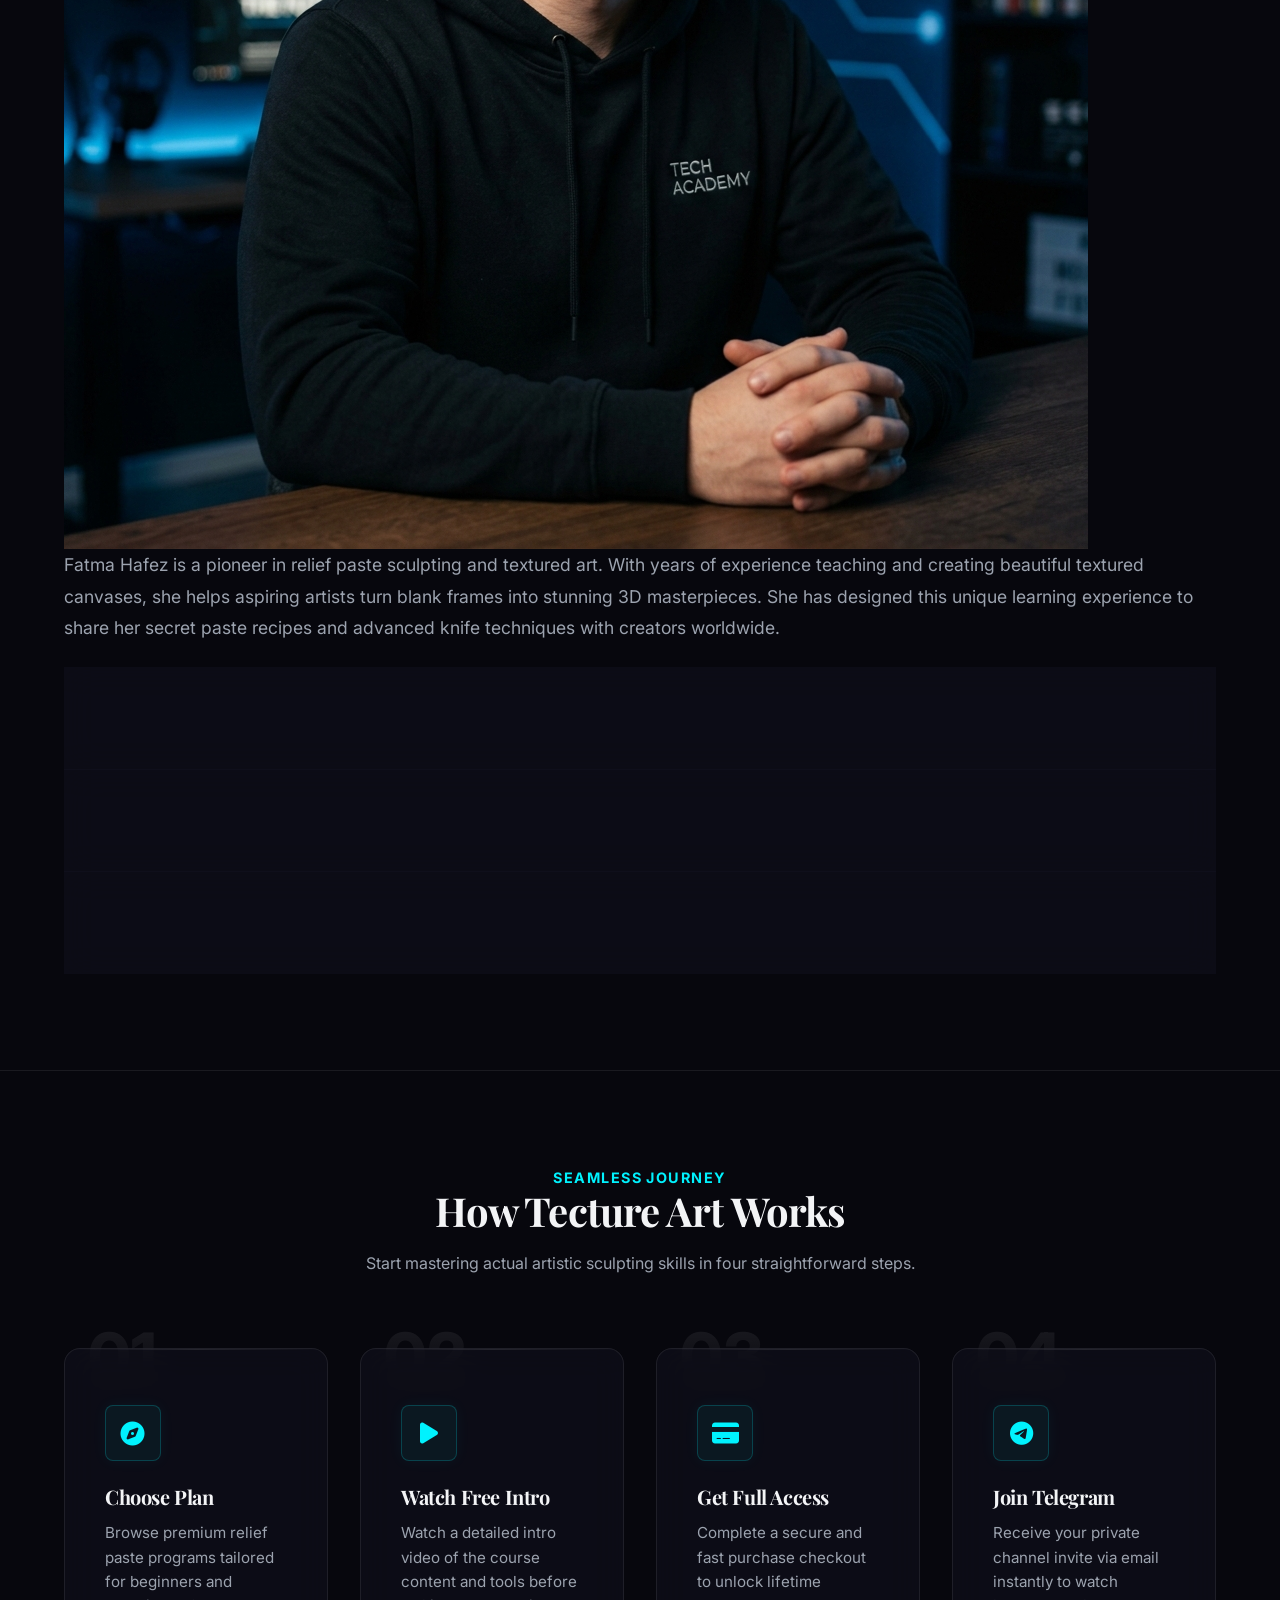
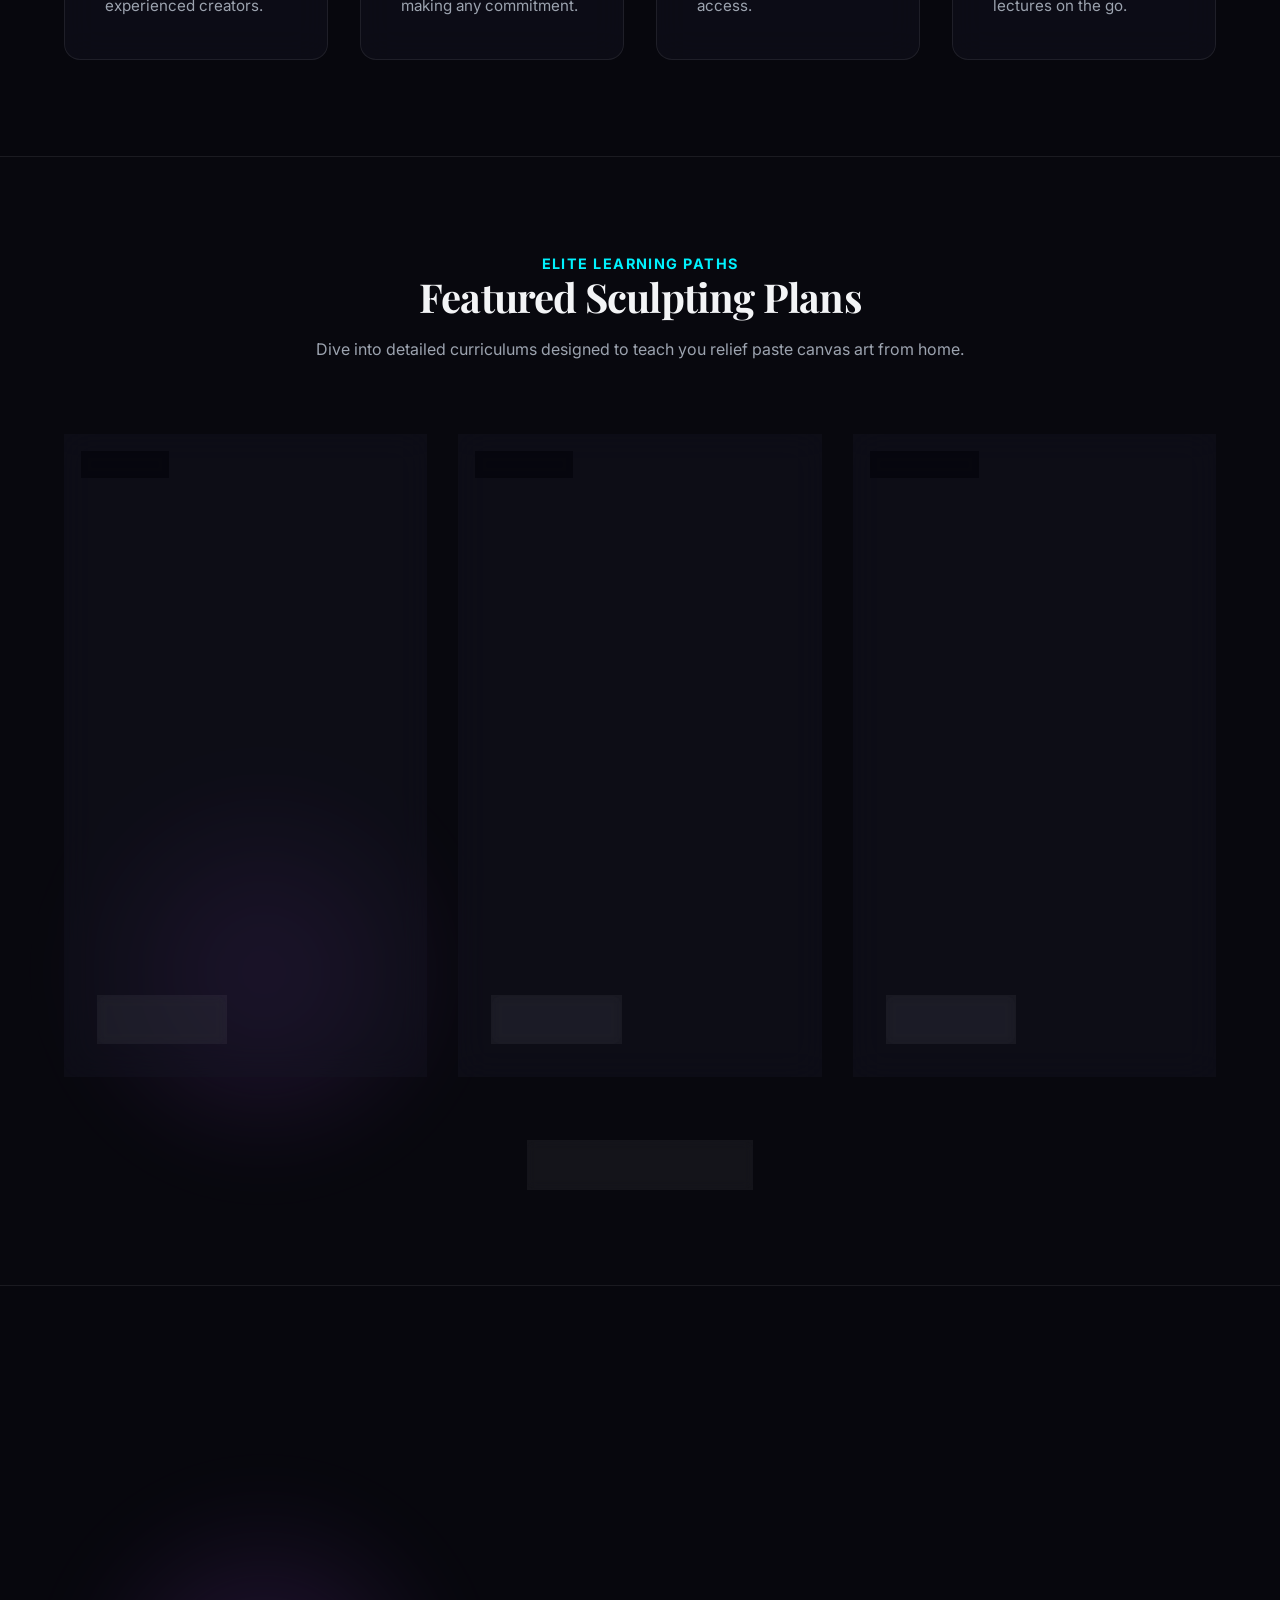
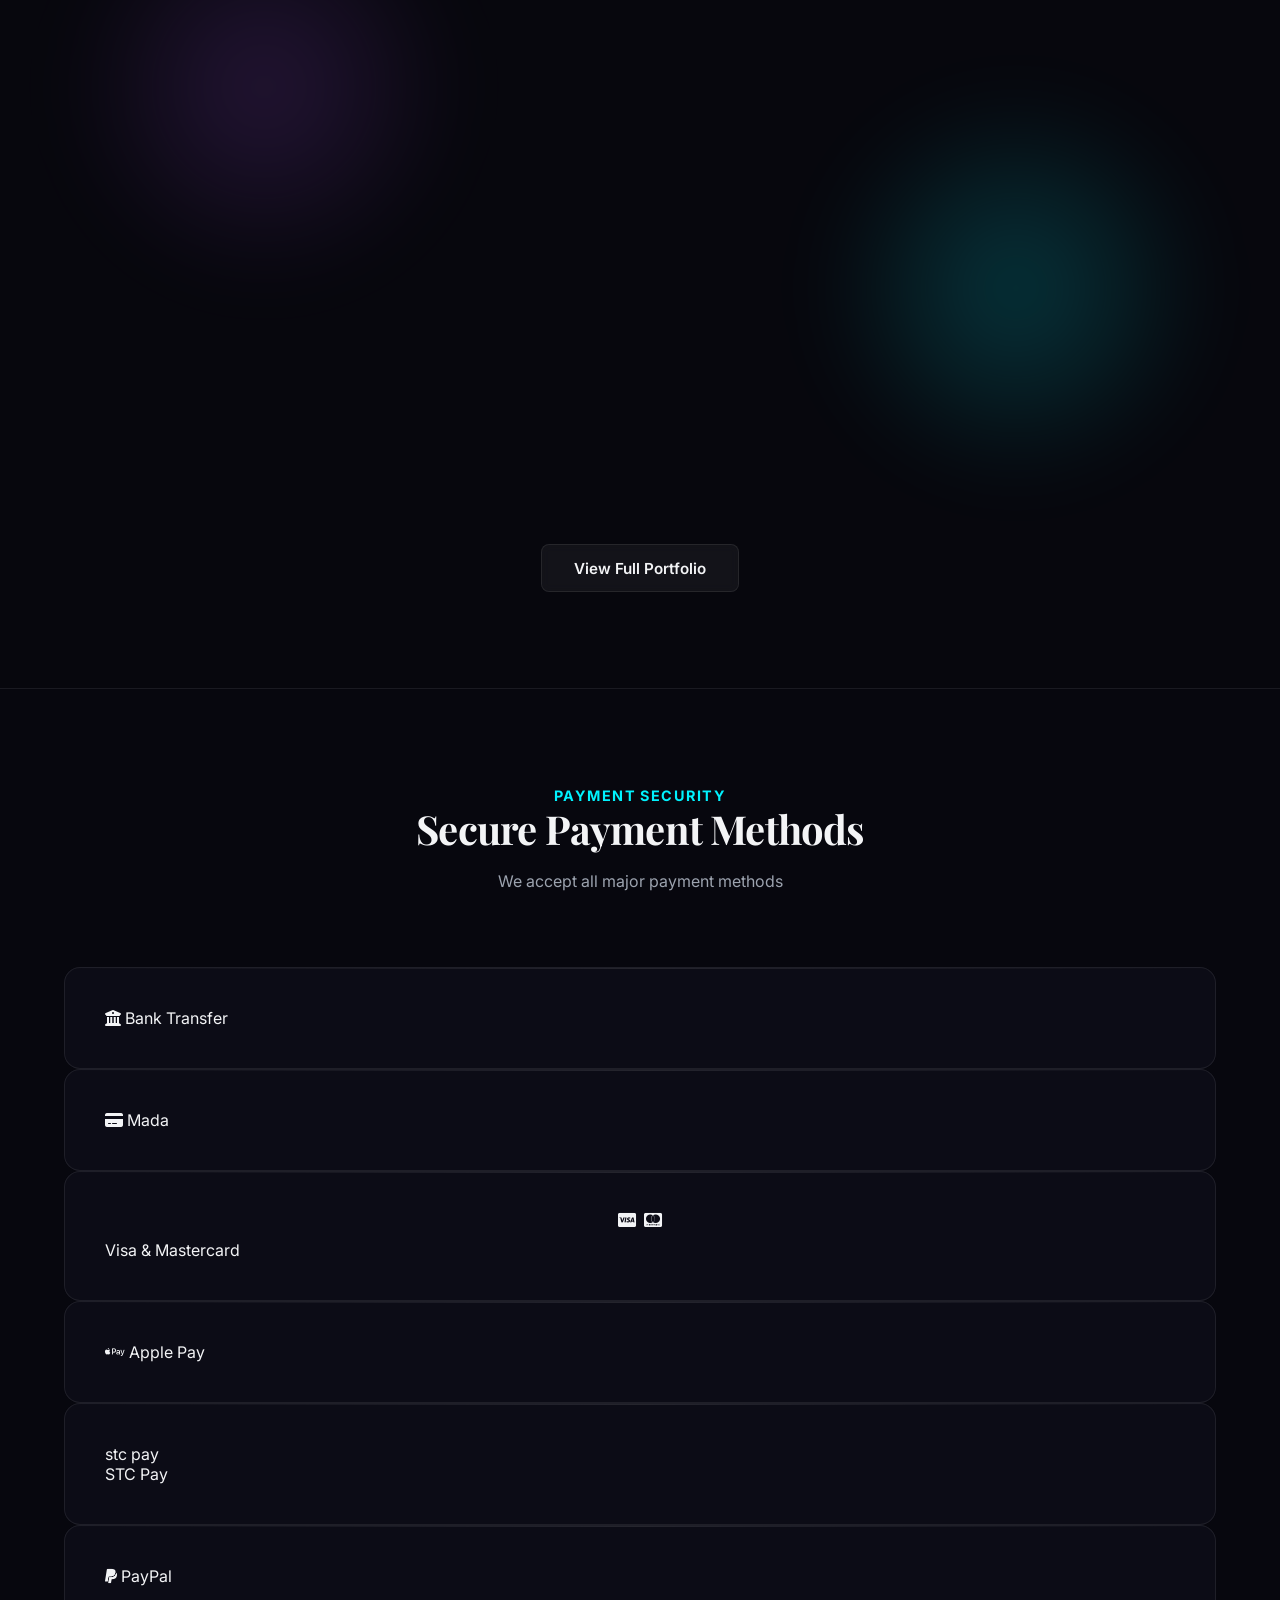
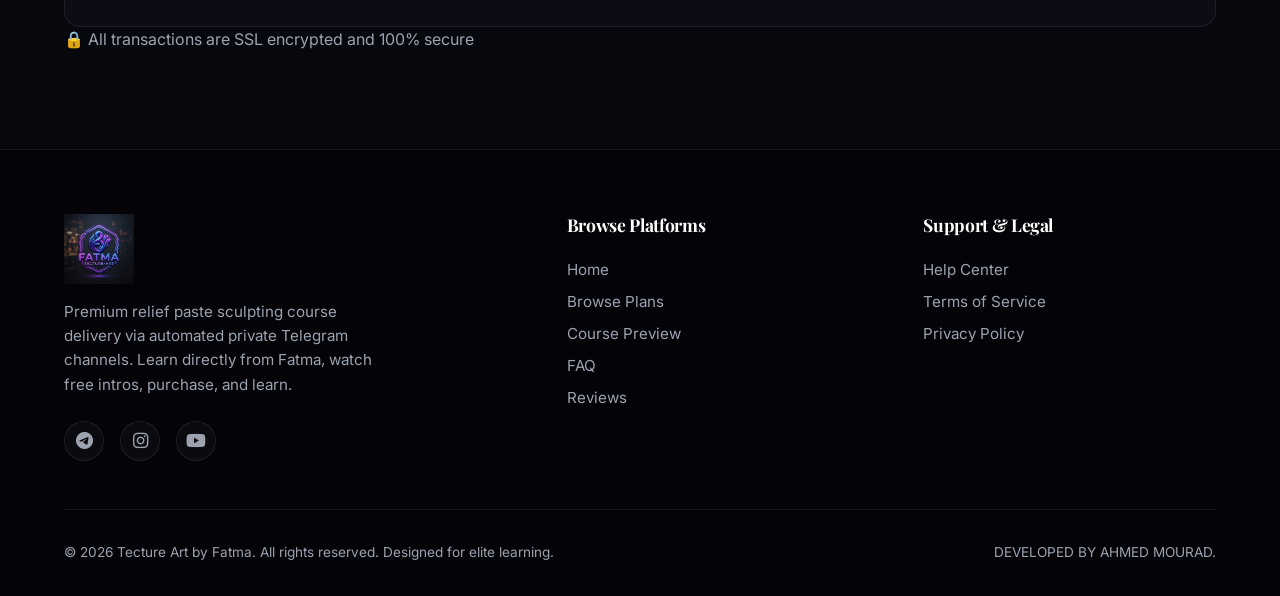
==== commit a7c71063: "Add files via upload" ====
--- a/antigravity/index.html
+++ b/antigravity/index.html
@@ -4,9 +4,9 @@
 <head>
   <meta charset="UTF-8">
   <meta name="viewport" content="width=device-width, initial-scale=1.0">
-  <title>Tecture Art by Fatma — Relief Paste Sculpting & Textured Art Platform</title>
+  <title>Tecture Art by Fatma — Premium Relief Paste Sculpting Courses</title>
   <meta name="description"
-    content="Tecture Art is a premium online course platform by Fatma. Learn the fine art of relief paste sculpting, palette knife techniques, and 3D textured canvas creation.">
+    content="Master the therapeutic art of relief paste sculpting and textured 3D canvas art with Fatma Hafez. Watch free intros, purchase lifetime access, and learn directly via private Telegram channels.">
 
   <!-- Font Awesome Icons -->
   <link rel="stylesheet" href="https://cdnjs.cloudflare.com/ajax/libs/font-awesome/6.4.0/css/all.min.css">
@@ -46,6 +46,18 @@
               <span class="lang-ar">معاينة الدورة</span>
             </a>
           </li>
+          <li>
+            <a href="faq.html" class="nav-link">
+              <span class="lang-en">FAQ</span>
+              <span class="lang-ar">الأسئلة الشائعة</span>
+            </a>
+          </li>
+          <li>
+            <a href="reviews.html" class="nav-link">
+              <span class="lang-en">Reviews</span>
+              <span class="lang-ar">آراء المتدربات</span>
+            </a>
+          </li>
         </ul>
       </nav>
 
@@ -74,6 +86,21 @@
        HERO SECTION
        ========================================== -->
   <section class="hero">
+    <!-- A) Floating rose petals background effect -->
+    <div class="rose-petals-container">
+      <span class="petal"></span>
+      <span class="petal"></span>
+      <span class="petal"></span>
+      <span class="petal"></span>
+      <span class="petal"></span>
+      <span class="petal"></span>
+      <span class="petal"></span>
+      <span class="petal"></span>
+      <span class="petal"></span>
+      <span class="petal"></span>
+      <span class="petal"></span>
+      <span class="petal"></span>
+    </div>
     <div class="bg-glow-purple" style="top: 10%; left: 5%;"></div>
     <div class="bg-glow-blue" style="bottom: 10%; right: 5%;"></div>
 
@@ -87,14 +114,12 @@
 
         <h1 class="hero-title">
           <span class="lang-en">Bring Canvases to Life With <span>flower art</span></span>
-          <span class="lang-ar">احيي لوحاتك الفنية مع <span>فلور ارت</span></span>
+          <span class="lang-ar">احيي لوحاتك الفنية مع <span>تكتشر آرت</span></span>
         </h1>
 
         <p class="hero-desc">
-          <span class="lang-en">Master the therapeutic art of relief paste sculpting and textured 3D canvas art with
-            Fatma. Watch free intros, purchase lifetime access, and learn directly via private Telegram channels.</span>
-          <span class="lang-ar">احترفي فن التشكيل بالمعجون البارز واللوحات ثلاثية الأبعاد مع الفنانة فاطمة حافظ. شاهدي
-            مقدمة الكورس مجاناً، واحصلي على وصول مدى الحياة، وابدأي التعلم مباشرة عبر قنوات تليجرام خاصة ومغلقة.</span>
+          <span class="lang-en">Master the therapeutic art of relief paste sculpting and textured 3D canvas art with Fatma. Watch free intros, purchase lifetime access, and learn directly via private Telegram channels.</span>
+          <span class="lang-ar">احترفي فن التشكيل بالمعجون البارز واللوحات ثلاثية الأبعاد مع الفنانة فاطمة حافظ. شاهدي مقدمة الكورس مجاناً، واحصلي على وصول مدى الحياة، وابدأي التعلم مباشرة عبر قنوات تليجرام خاصة ومغلقة.</span>
         </p>
 
         <div class="hero-btns">
@@ -103,27 +128,26 @@
             <span class="lang-ar">تصفح خطط التعلم</span>
             <i class="fa-solid fa-arrow-right btn-icon"></i>
           </a>
-          <button class="btn btn-secondary open-teaser"
-            data-video-url="https://www.youtube.com/embed/dQw4w9WgXcQ?autoplay=1">
+          <a href="https://www.instagram.com/reel/DaDKc5vNl44/?igsh=ZDVxamR1YjFwMGEz" target="_blank" class="btn btn-secondary">
             <i class="fa-solid fa-play btn-icon"></i>
             <span class="lang-en">Watch Platform Teaser</span>
             <span class="lang-ar">شاهد العرض الترويجي</span>
-          </button>
+          </a>
         </div>
 
         <div class="hero-stats">
           <div class="stat-item">
-            <h3>4.8k+</h3>
+            <h3>500+</h3>
             <p>
               <span class="lang-en">Active Artists</span>
-              <span class="lang-ar">فنان نشط</span>
+              <span class="lang-ar">متدربة نشطة</span>
             </p>
           </div>
           <div class="stat-item">
-            <h3>4.95/5</h3>
+            <h3>4.9/5</h3>
             <p>
               <span class="lang-en">Student Rating</span>
-              <span class="lang-ar">تقييم الطلاب</span>
+              <span class="lang-ar">تقييم المتدربات</span>
             </p>
           </div>
           <div class="stat-item">
@@ -140,6 +164,69 @@
         <div class="visual-sphere"></div>
         <div class="visual-image-wrapper">
           <img src="assets/hands.jfif" alt="Relief Paste Sculpting Hands" width="400" height="400">
+        </div>
+      </div>
+    </div>
+  </section>
+
+  <!-- ==========================================
+       TASK 3 — NEW SECTION: About Fatma
+       ========================================== -->
+  <section class="section instructor-meet-section" id="about-instructor">
+    <div class="bg-glow-purple" style="top: 20%; left: 5%;"></div>
+    <div class="container">
+      <div class="section-header text-center fade-up">
+        <span class="section-subtitle">
+          <span class="lang-en">YOUR INSTRUCTOR</span>
+          <span class="lang-ar">مدربتك</span>
+        </span>
+        <h2 class="section-title">
+          <span class="lang-en">Meet Fatma Hafez</span>
+          <span class="lang-ar">تعرفي على فاطمة حافظ</span>
+        </h2>
+      </div>
+
+      <div class="meet-grid">
+        <!-- Left Side: circular photo frame -->
+        <div class="instructor-photo-col fade-up">
+          <div class="instructor-frame-wrapper">
+            <img class="instructor-frame-img" src="assets/instructor.png" alt="Fatma Hafez Portrait">
+          </div>
+        </div>
+
+        <!-- Right Side: bio & badges -->
+        <div class="instructor-bio-col fade-up">
+          <div class="bio-text-box">
+            <p style="font-size: 1.1rem; margin-bottom: 1.5rem; line-height: 1.8;">
+              <span class="lang-en">Fatma Hafez is a pioneer in relief paste sculpting and textured art. With years of experience teaching and creating beautiful textured canvases, she helps aspiring artists turn blank frames into stunning 3D masterpieces. She has designed this unique learning experience to share her secret paste recipes and advanced knife techniques with creators worldwide.</span>
+              <span class="lang-ar">فاطمة حافظ هي فنانة رائدة في مجال التشكيل بالمعجون البارز والفن التكتشر. بفضل سنوات خبرتها في التعليم والابتكار، تساعد الشغوفات بالفن على تحويل اللوحات البيضاء إلى مجسمات ثلاثية الأبعاد تنبض بالحياة. صممت هذه التجربة الفريدة لتشارك وصفات المعجون السرية وتقنيات السكين المتقدمة مع المبدعات في كل مكان.</span>
+            </p>
+          </div>
+
+          <!-- Achievement Badges -->
+          <div class="achievements-row">
+            <div class="glass-card achieve-badge fade-up">
+              <span class="achieve-badge-val">500+</span>
+              <span class="achieve-badge-lbl">
+                <span class="lang-en">Students</span>
+                <span class="lang-ar">طالبة</span>
+              </span>
+            </div>
+            <div class="glass-card achieve-badge fade-up">
+              <span class="achieve-badge-val">6</span>
+              <span class="achieve-badge-lbl">
+                <span class="lang-en">Courses</span>
+                <span class="lang-ar">دورات</span>
+              </span>
+            </div>
+            <div class="glass-card achieve-badge fade-up">
+              <span class="achieve-badge-val">5 ★</span>
+              <span class="achieve-badge-lbl">
+                <span class="lang-en">Star Rating</span>
+                <span class="lang-ar">تقييم 5 نجوم</span>
+              </span>
+            </div>
+          </div>
         </div>
       </div>
     </div>
@@ -178,8 +265,7 @@
               <span class="lang-ar">اختر خطتك</span>
             </h3>
             <p>
-              <span class="lang-en">Browse premium relief paste programs tailored for beginners and experienced
-                creators.</span>
+              <span class="lang-en">Browse premium relief paste programs tailored for beginners and experienced creators.</span>
               <span class="lang-ar">تصفحي برامجنا التعليمية المميزة المعدّة خصيصاً لتعلم فن التشكيل البارز.</span>
             </p>
           </div>
@@ -197,8 +283,7 @@
               <span class="lang-ar">شاهد مقدمة مجانية</span>
             </h3>
             <p>
-              <span class="lang-en">Watch a detailed intro video of the course content and tools before making any
-                commitment.</span>
+              <span class="lang-en">Watch a detailed intro video of the course content and tools before making any commitment.</span>
               <span class="lang-ar">شاهدي فيديو تعريفي تفصيلي لمحتوى الدورة التدريبية والأدوات قبل الشراء.</span>
             </p>
           </div>
@@ -234,10 +319,8 @@
               <span class="lang-ar">انضم إلى تليجرام</span>
             </h3>
             <p>
-              <span class="lang-en">Receive your private channel invite via email instantly to watch lectures on the
-                go.</span>
-              <span class="lang-ar">احصلي على رابط دعوتك الخاص لقناة تليجرام عبر البريد الإلكتروني فوراً لمشاهدة
-                الدروس.</span>
+              <span class="lang-en">Receive your private channel invite via email instantly to watch lectures on the go.</span>
+              <span class="lang-ar">احصلي على رابط دعوتك الخاص لقناة تليجرام عبر البريد الإلكتروني فوراً لمشاهدة الدروس.</span>
             </p>
           </div>
         </div>
@@ -262,8 +345,7 @@
           <span class="lang-ar">خطط التشكيل المتميزة</span>
         </h2>
         <p>
-          <span class="lang-en">Dive into detailed curriculums designed to teach you relief paste canvas art from
-            home.</span>
+          <span class="lang-en">Dive into detailed curriculums designed to teach you relief paste canvas art from home.</span>
           <span class="lang-ar">انغمسي في مناهج دراسية تفصيلية مصممة خصيصاً لتعليمك أسرار لوحات المعجون البارز.</span>
         </p>
       </div>
@@ -273,23 +355,27 @@
         <article class="course-card fade-up">
           <div class="glass-card">
             <div class="course-image">
-              <span class="course-badge">Basics</span>
-              <img src="assets/course-relief.jfif" alt="Relief Paste Sculpting Masterclass">
+              <span class="course-badge">
+                <span class="lang-en">Beginner</span>
+                <span class="lang-ar">مبتدئة</span>
+              </span>
+              <img src="assets/course-relief.jfif" alt="Complete Relief Paste Course">
             </div>
             <div class="course-content">
               <div class="course-meta">
                 <span><i class="fa-solid fa-clock"></i> 8h total</span>
-                <span><i class="fa-solid fa-layer-group"></i> Beginner to Intermediate</span>
+                <span><i class="fa-solid fa-layer-group"></i>
+                  <span class="lang-en">Beginner</span>
+                  <span class="lang-ar">مبتدئة</span>
+                </span>
               </div>
               <h3 class="course-title">
-                <span class="lang-en">Relief Paste Sculpting Masterclass</span>
-                <span class="lang-ar">احتراف التشكيل بالمعجون البارز</span>
+                <span class="lang-en">Complete Relief Paste Course</span>
+                <span class="lang-ar">دورة معجون البارز الشاملة</span>
               </h3>
               <p class="course-desc">
-                <span class="lang-en">Learn paste formulation recipes, master palette knife strokes, sculpt floral
-                  designs, and create premium textured canvas artwork.</span>
-                <span class="lang-ar">تعلمي تركيب المعجون، وإتقان ضربات سكاكين الرسم، وتشكيل الورود والبتلات المجسمة،
-                  وصنع لوحات بارزة فاخرة.</span>
+                <span class="lang-en">Learn paste formulation recipes, master palette knife strokes, and create premium textured canvas artwork.</span>
+                <span class="lang-ar">تعلمي تركيب المعجون، وإتقان ضربات سكاكين الرسم، وصنع لوحات بارزة فاخرة.</span>
               </p>
               <div class="course-pricing">
                 <div>
@@ -302,11 +388,10 @@
               </div>
             </div>
             <div class="course-actions">
-              <button class="btn btn-secondary open-teaser"
-                data-video-url="https://www.youtube.com/embed/dQw4w9WgXcQ?autoplay=1">
+              <a href="https://www.instagram.com/reel/DaDKc5vNl44/?igsh=ZDVxamR1YjFwMGEz" target="_blank" class="btn btn-secondary">
                 <span class="lang-en">Intro</span>
                 <span class="lang-ar">مقدمة</span>
-              </button>
+              </a>
               <a href="course.html" class="btn btn-primary">
                 <span class="lang-en">Get Access</span>
                 <span class="lang-ar">شراء الدورة</span>
@@ -319,23 +404,76 @@
         <article class="course-card fade-up">
           <div class="glass-card">
             <div class="course-image">
-              <span class="course-badge">Advanced</span>
-              <img src="assets/course-uiux.png" alt="3D Textured Canvas Techniques">
+              <span class="course-badge">
+                <span class="lang-en">Advanced</span>
+                <span class="lang-ar">احترافية</span>
+              </span>
+              <img src="assets/course-uiux.png" alt="Professional Relief Paste Course">
             </div>
             <div class="course-content">
               <div class="course-meta">
-                <span><i class="fa-solid fa-clock"></i> 12h total</span>
-                <span><i class="fa-solid fa-layer-group"></i> Advanced</span>
+                <span><i class="fa-solid fa-clock"></i> 14h total</span>
+                <span><i class="fa-solid fa-layer-group"></i>
+                  <span class="lang-en">Advanced</span>
+                  <span class="lang-ar">احترافية</span>
+                </span>
               </div>
               <h3 class="course-title">
-                <span class="lang-en">3D Textured Canvas Techniques</span>
-                <span class="lang-ar">تقنيات اللوحات ثلاثية الأبعاد البارزة</span>
+                <span class="lang-en">Professional Relief Paste Course</span>
+                <span class="lang-ar">دورة معجون البارز الاحترافي</span>
               </h3>
               <p class="course-desc">
-                <span class="lang-en">Master plaster texture designs, structural heavy gels, abstract geometric
-                  sculpting, and curing techniques for large canvases.</span>
-                <span class="lang-ar">احترفي استخدام الجبس الفني، الجيل الهيكلي الثقيل، التشكيل الهندسي المجرد، وطرق
-                  الحفاظ على اللوحات الكبيرة من التشقق.</span>
+                <span class="lang-en">Master plaster texture designs, structural heavy gels, abstract geometric sculpting, and curing techniques for large canvases.</span>
+                <span class="lang-ar">احترفي استخدام الجبس الفني، الجيل الهيكلي الثقيل، التشكيل الهندسي المجرد، وطرق الحفاظ على اللوحات الكبيرة.</span>
+              </p>
+              <div class="course-pricing">
+                <div>
+                  <div class="price-label">
+                    <span class="lang-en">Price</span>
+                    <span class="lang-ar">السعر</span>
+                  </div>
+                  <div class="price-value">$120<span>.00</span></div>
+                </div>
+              </div>
+            </div>
+            <div class="course-actions">
+              <a href="https://www.instagram.com/reel/DaDKc5vNl44/?igsh=ZDVxamR1YjFwMGEz" target="_blank" class="btn btn-secondary">
+                <span class="lang-en">Intro</span>
+                <span class="lang-ar">مقدمة</span>
+              </a>
+              <a href="plans.html" class="btn btn-primary">
+                <span class="lang-en">Get Access</span>
+                <span class="lang-ar">شراء الدورة</span>
+              </a>
+            </div>
+          </div>
+        </article>
+
+        <!-- Course 3 -->
+        <article class="course-card fade-up">
+          <div class="glass-card">
+            <div class="course-image">
+              <span class="course-badge">
+                <span class="lang-en">Mixed Media</span>
+                <span class="lang-ar">وسائط متعددة</span>
+              </span>
+              <img src="assets/course-branding.png" alt="Relief Paste & Resin Fusion Course">
+            </div>
+            <div class="course-content">
+              <div class="course-meta">
+                <span><i class="fa-solid fa-clock"></i> 10h total</span>
+                <span><i class="fa-solid fa-layer-group"></i>
+                  <span class="lang-en">Intermediate</span>
+                  <span class="lang-ar">متوسط</span>
+                </span>
+              </div>
+              <h3 class="course-title">
+                <span class="lang-en">Relief Paste & Resin Fusion Course</span>
+                <span class="lang-ar">دورة دمج معجون البارز والريزن</span>
+              </h3>
+              <p class="course-desc">
+                <span class="lang-en">Combine acrylic paints with texture mediums. Learn blending methods, resin combinations, and sealing layers.</span>
+                <span class="lang-ar">ادمجي ألوان الأكريليك مع وسائط التشكيل. تعلمي تقنيات الدمج، ودمج الريزن، وحماية طبقات اللوحة.</span>
               </p>
               <div class="course-pricing">
                 <div>
@@ -348,57 +486,10 @@
               </div>
             </div>
             <div class="course-actions">
-              <button class="btn btn-secondary open-teaser"
-                data-video-url="https://www.youtube.com/embed/dQw4w9WgXcQ?autoplay=1">
+              <a href="https://www.instagram.com/reel/DaDKc5vNl44/?igsh=ZDVxamR1YjFwMGEz" target="_blank" class="btn btn-secondary">
                 <span class="lang-en">Intro</span>
                 <span class="lang-ar">مقدمة</span>
-              </button>
-              <a href="plans.html" class="btn btn-primary">
-                <span class="lang-en">Get Access</span>
-                <span class="lang-ar">شراء الدورة</span>
-              </a>
-            </div>
-          </div>
-        </article>
-
-        <!-- Course 3 -->
-        <article class="course-card fade-up">
-          <div class="glass-card">
-            <div class="course-image">
-              <span class="course-badge">Mixed Media</span>
-              <img src="assets/course-branding.png" alt="Acrylic & Textured Art Fusion">
-            </div>
-            <div class="course-content">
-              <div class="course-meta">
-                <span><i class="fa-solid fa-clock"></i> 10h total</span>
-                <span><i class="fa-solid fa-layer-group"></i> Intermediate</span>
-              </div>
-              <h3 class="course-title">
-                <span class="lang-en">Acrylic & Textured Art Fusion</span>
-                <span class="lang-ar">دمج الأكريليك والفن البارز</span>
-              </h3>
-              <p class="course-desc">
-                <span class="lang-en">Combine acrylic paints with texture mediums. Learn blending methods, color
-                  shading, highlighting relief details, and sealing layers.</span>
-                <span class="lang-ar">ادمجي ألوان الأكريليك مع وسائط التشكيل. تعلمي تقنيات الدمج، وتظليل الألوان، وإبراز
-                  التفاصيل البارزة، وحماية طبقات اللوحة.</span>
-              </p>
-              <div class="course-pricing">
-                <div>
-                  <div class="price-label">
-                    <span class="lang-en">Price</span>
-                    <span class="lang-ar">السعر</span>
-                  </div>
-                  <div class="price-value">$89<span>.00</span></div>
-                </div>
-              </div>
-            </div>
-            <div class="course-actions">
-              <button class="btn btn-secondary open-teaser"
-                data-video-url="https://www.youtube.com/embed/dQw4w9WgXcQ?autoplay=1">
-                <span class="lang-en">Intro</span>
-                <span class="lang-ar">مقدمة</span>
-              </button>
+              </a>
               <a href="plans.html" class="btn btn-primary">
                 <span class="lang-en">Get Access</span>
                 <span class="lang-ar">شراء الدورة</span>
@@ -413,6 +504,254 @@
           <span class="lang-en">View All Course Plans</span>
           <span class="lang-ar">عرض جميع الخطط الدراسية</span>
         </a>
+      </div>
+    </div>
+  </section>
+
+  <!-- ==========================================
+       TASK 1 — NEW SECTION: My Artwork Gallery
+       ========================================== -->
+  <section class="section" id="artwork-gallery" style="border-top: 1px solid var(--border-muted);">
+    <div class="bg-glow-purple" style="top: 20%; left: 5%;"></div>
+    <div class="bg-glow-blue" style="bottom: 20%; right: 5%;"></div>
+    <div class="container">
+      <div class="section-header text-center fade-up">
+        <span class="section-subtitle">
+          <span class="lang-en">FATMA'S PORTFOLIO</span>
+          <span class="lang-ar">معرض أعمال فاطمة</span>
+        </span>
+        <h2 class="section-title">
+          <span class="lang-en">Artwork Gallery</span>
+          <span class="lang-ar">معرض اللوحات الفنية</span>
+        </h2>
+        <p>
+          <span class="lang-en">Each piece tells a story of texture, depth, and passion crafted by hand.</span>
+          <span class="lang-ar">كل لوحة تحكي قصة من الملمس والعمق والشغف المصنوع باليد.</span>
+        </p>
+      </div>
+
+      <div class="artwork-gallery-grid">
+        <!-- Card 1 -->
+        <div class="artwork-card fade-up ratio-3-4">
+          <img src="assets/artwork-placeholder.jpg" alt="Rose Garden Relief">
+          <div class="artwork-overlay">
+            <span class="artwork-category">
+              <span class="lang-en">Relief Paste</span>
+              <span class="lang-ar">معجون بارز</span>
+            </span>
+            <h4 class="artwork-title">
+              <span class="lang-en">Rose Garden Relief</span>
+              <span class="lang-ar">معجون الحديقة الوردية</span>
+            </h4>
+          </div>
+        </div>
+        <!-- Card 2 -->
+        <div class="artwork-card fade-up ratio-1-1">
+          <img src="assets/artwork-placeholder.jpg" alt="Golden Texture Study">
+          <div class="artwork-overlay">
+            <span class="artwork-category">
+              <span class="lang-en">Mixed Media</span>
+              <span class="lang-ar">وسائط متعددة</span>
+            </span>
+            <h4 class="artwork-title">
+              <span class="lang-en">Golden Texture Study</span>
+              <span class="lang-ar">دراسة الملمس الذهبي</span>
+            </h4>
+          </div>
+        </div>
+        <!-- Card 3 -->
+        <div class="artwork-card fade-up ratio-4-3">
+          <img src="assets/artwork-placeholder.jpg" alt="Persian Garden Canvas">
+          <div class="artwork-overlay">
+            <span class="artwork-category">
+              <span class="lang-en">Iranian Carpet</span>
+              <span class="lang-ar">سجاد إيراني</span>
+            </span>
+            <h4 class="artwork-title">
+              <span class="lang-en">Persian Garden Canvas</span>
+              <span class="lang-ar">لوحة الحديقة الفارسية</span>
+            </h4>
+          </div>
+        </div>
+        <!-- Card 4 -->
+        <div class="artwork-card fade-up ratio-3-4">
+          <img src="assets/artwork-placeholder.jpg" alt="Abstract Bloom">
+          <div class="artwork-overlay">
+            <span class="artwork-category">
+              <span class="lang-en">Abstract Art</span>
+              <span class="lang-ar">أبستراكت آرت</span>
+            </span>
+            <h4 class="artwork-title">
+              <span class="lang-en">Abstract Bloom</span>
+              <span class="lang-ar">الإزهار التجريدي</span>
+            </h4>
+          </div>
+        </div>
+        <!-- Card 5 -->
+        <div class="artwork-card fade-up ratio-1-1">
+          <img src="assets/artwork-placeholder.jpg" alt="Cream & Gold Layers">
+          <div class="artwork-overlay">
+            <span class="artwork-category">
+              <span class="lang-en">Texture Art</span>
+              <span class="lang-ar">فن الملمس</span>
+            </span>
+            <h4 class="artwork-title">
+              <span class="lang-en">Cream & Gold Layers</span>
+              <span class="lang-ar">طبقات الكريم والذهب</span>
+            </h4>
+          </div>
+        </div>
+        <!-- Card 6 -->
+        <div class="artwork-card fade-up ratio-4-3">
+          <img src="assets/artwork-placeholder.jpg" alt="Children's Spring">
+          <div class="artwork-overlay">
+            <span class="artwork-category">
+              <span class="lang-en">Kids Art</span>
+              <span class="lang-ar">فن الأطفال</span>
+            </span>
+            <h4 class="artwork-title">
+              <span class="lang-en">Children's Spring</span>
+              <span class="lang-ar">ربيع الأطفال</span>
+            </h4>
+          </div>
+        </div>
+        <!-- Card 7 -->
+        <div class="artwork-card fade-up ratio-3-4">
+          <img src="assets/artwork-placeholder.jpg" alt="Floral Resin Fusion">
+          <div class="artwork-overlay">
+            <span class="artwork-category">
+              <span class="lang-en">Resin Art</span>
+              <span class="lang-ar">فن الريزن</span>
+            </span>
+            <h4 class="artwork-title">
+              <span class="lang-en">Floral Resin Fusion</span>
+              <span class="lang-ar">دمج الزهور بالريزن</span>
+            </h4>
+          </div>
+        </div>
+        <!-- Card 8 -->
+        <div class="artwork-card fade-up ratio-1-1">
+          <img src="assets/artwork-placeholder.jpg" alt="Sculptural Waves">
+          <div class="artwork-overlay">
+            <span class="artwork-category">
+              <span class="lang-en">3D Texture</span>
+              <span class="lang-ar">ملمس ثلاثي الأبعاد</span>
+            </span>
+            <h4 class="artwork-title">
+              <span class="lang-en">Sculptural Waves</span>
+              <span class="lang-ar">الأمواج المجسمة</span>
+            </h4>
+          </div>
+        </div>
+        <!-- Card 9 -->
+        <div class="artwork-card fade-up ratio-4-3">
+          <img src="assets/artwork-placeholder.jpg" alt="Geometric Relief">
+          <div class="artwork-overlay">
+            <span class="artwork-category">
+              <span class="lang-en">Relief Paste</span>
+              <span class="lang-ar">معجون بارز</span>
+            </span>
+            <h4 class="artwork-title">
+              <span class="lang-en">Geometric Relief</span>
+              <span class="lang-ar">الأشكال الهندسية البارزة</span>
+            </h4>
+          </div>
+        </div>
+      </div>
+
+      <div class="text-center" style="margin-top: 3rem;">
+        <a href="#" class="btn btn-secondary fade-up">
+          <span class="lang-en">View Full Portfolio</span>
+          <span class="lang-ar">عرض كامل الأعمال</span>
+        </a>
+      </div>
+    </div>
+  </section>
+
+  <!-- ==========================================
+       TASK 7 — NEW SECTION: Payment Methods
+       ========================================== -->
+  <section class="section" style="border-top: 1px solid var(--border-muted); background: rgba(13, 13, 23, 0.15);">
+    <div class="container">
+      <div class="section-header text-center fade-up">
+        <span class="section-subtitle">
+          <span class="lang-en">Payment Security</span>
+          <span class="lang-ar">أمان الدفع</span>
+        </span>
+        <h2 class="section-title">
+          <span class="lang-en">Secure Payment Methods</span>
+          <span class="lang-ar">وسائل الدفع الآمنة</span>
+        </h2>
+        <p>
+          <span class="lang-en">We accept all major payment methods</span>
+          <span class="lang-ar">نقبل جميع وسائل الدفع الرئيسية</span>
+        </p>
+      </div>
+
+      <div class="payment-grid-wrapper fade-up">
+        <!-- Badge 1: Bank Transfer -->
+        <div class="glass-card payment-method-card">
+          <i class="fa-solid fa-building-columns"></i>
+          <span class="pay-label">
+            <span class="lang-en">Bank Transfer</span>
+            <span class="lang-ar">تحويل بنكي</span>
+          </span>
+        </div>
+
+        <!-- Badge 2: Mada -->
+        <div class="glass-card payment-method-card">
+          <i class="fa-solid fa-credit-card"></i>
+          <span class="pay-label">
+            <span class="lang-en">Mada</span>
+            <span class="lang-ar">مدى</span>
+          </span>
+        </div>
+
+        <!-- Badge 3: Visa & Mastercard -->
+        <div class="glass-card payment-method-card">
+          <div style="display: flex; gap: 0.5rem; justify-content: center; margin-bottom: 0.75rem;">
+            <i class="fa-brands fa-cc-visa" style="margin-bottom: 0;"></i>
+            <i class="fa-brands fa-cc-mastercard" style="margin-bottom: 0;"></i>
+          </div>
+          <span class="pay-label">
+            <span class="lang-en">Visa & Mastercard</span>
+            <span class="lang-ar">فيزا وماستركارد</span>
+          </span>
+        </div>
+
+        <!-- Badge 4: Apple Pay -->
+        <div class="glass-card payment-method-card">
+          <i class="fa-brands fa-apple-pay"></i>
+          <span class="pay-label">
+            <span class="lang-en">Apple Pay</span>
+            <span class="lang-ar">أبل باي</span>
+          </span>
+        </div>
+
+        <!-- Badge 5: STC Pay -->
+        <div class="glass-card payment-method-card">
+          <div class="payment-stc-badge">stc pay</div>
+          <span class="pay-label">
+            <span class="lang-en">STC Pay</span>
+            <span class="lang-ar">إس تي سي باي</span>
+          </span>
+        </div>
+
+        <!-- Badge 6: PayPal -->
+        <div class="glass-card payment-method-card">
+          <i class="fa-brands fa-paypal"></i>
+          <span class="pay-label">
+            <span class="lang-en">PayPal</span>
+            <span class="lang-ar">بايبال</span>
+          </span>
+        </div>
+      </div>
+
+      <div class="security-note fade-up">
+        <p>
+          <span class="lang-en">🔒 All transactions are SSL encrypted and 100% secure</span>
+          <span class="lang-ar">🔒 جميع المعاملات مشفرة بـ SSL وآمنة 100%</span>
+        </p>
       </div>
     </div>
   </section>
@@ -431,8 +770,7 @@
         <button class="modal-close" aria-label="Close modal"><i class="fa-solid fa-xmark"></i></button>
       </div>
       <div class="modal-body">
-        <!-- Iframe will load src when open button is clicked -->
-        <iframe src="./assets/texture.mp4" allow="autoplay; encrypted-media" allowfullscreen></iframe>
+        <iframe src="" allow="autoplay; encrypted-media" allowfullscreen></iframe>
       </div>
     </div>
   </div>
@@ -448,18 +786,13 @@
             <img src="assets/logo.png" alt="Tecture Art Logo" class="footer-logo-img">
           </a>
           <p>
-            <span class="lang-en">Premium relief paste sculpting course delivery via automated private Telegram
-              channels. Learn directly from Fatma, watch free intros, purchase, and learn.</span>
-            <span class="lang-ar">كورسات احترافية لتعليم فن التشكيل بالمعجون البارز عبر قنوات تليجرام الخاصة. تعلمي
-              مباشرة من فاطمة، شاهدي المقدمات مجاناً، وابدأي تطبيق لوحاتك.</span>
+            <span class="lang-en">Premium relief paste sculpting course delivery via automated private Telegram channels. Learn directly from Fatma, watch free intros, purchase, and learn.</span>
+            <span class="lang-ar">كورسات احترافية لتعليم فن التشكيل بالمعجون البارز عبر قنوات تليجرام الخاصة. تعلمي مباشرة من فاطمة، شاهدي المقدمات مجاناً، وابدأي تطبيق لوحاتك.</span>
           </p>
           <div class="social-links">
-            <a href="https://t.me/" class="social-link" aria-label="Telegram" target="_blank"><i
-                class="fa-brands fa-telegram"></i></a>
-            <a href="https://www.instagram.com/reel/DaDKc5vNl44/?igsh=ZDVxamR1YjFwMGEz" class="social-link" aria-label="Instagram" target="_blank"><i
-                class="fa-brands fa-instagram"></i></a>
-            <a href="https://youtube.com/" class="social-link" aria-label="YouTube" target="_blank"><i
-                class="fa-brands fa-youtube"></i></a>
+            <a href="https://t.me/" class="social-link" aria-label="Telegram" target="_blank"><i class="fa-brands fa-telegram"></i></a>
+            <a href="https://instagram.com/" class="social-link" aria-label="Instagram" target="_blank"><i class="fa-brands fa-instagram"></i></a>
+            <a href="https://youtube.com/" class="social-link" aria-label="YouTube" target="_blank"><i class="fa-brands fa-youtube"></i></a>
           </div>
         </div>
 
@@ -487,6 +820,18 @@
                 <span class="lang-ar">معاينة الدورة</span>
               </a>
             </li>
+            <li>
+              <a href="faq.html">
+                <span class="lang-en">FAQ</span>
+                <span class="lang-ar">الأسئلة الشائعة</span>
+              </a>
+            </li>
+            <li>
+              <a href="reviews.html">
+                <span class="lang-en">Reviews</span>
+                <span class="lang-ar">آراء المتدربات</span>
+              </a>
+            </li>
           </ul>
         </div>
 
@@ -520,8 +865,7 @@
 
       <div class="footer-bottom">
         <p>
-          <span class="lang-en">&copy; 2026 Tecture Art by Fatma. All rights reserved. Designed for elite
-            learning.</span>
+          <span class="lang-en">&copy; 2026 Tecture Art by Fatma. All rights reserved. Designed for elite learning.</span>
           <span class="lang-ar">&copy; 2026 تكتشر آرت بواسطة فاطمة. جميع الحقوق محفوظة. صُمم لتعليم النخبة.</span>
         </p>
         <p>
@@ -536,4 +880,4 @@
   <script src="js/main.js"></script>
 </body>
 
-</html>
+</html>
